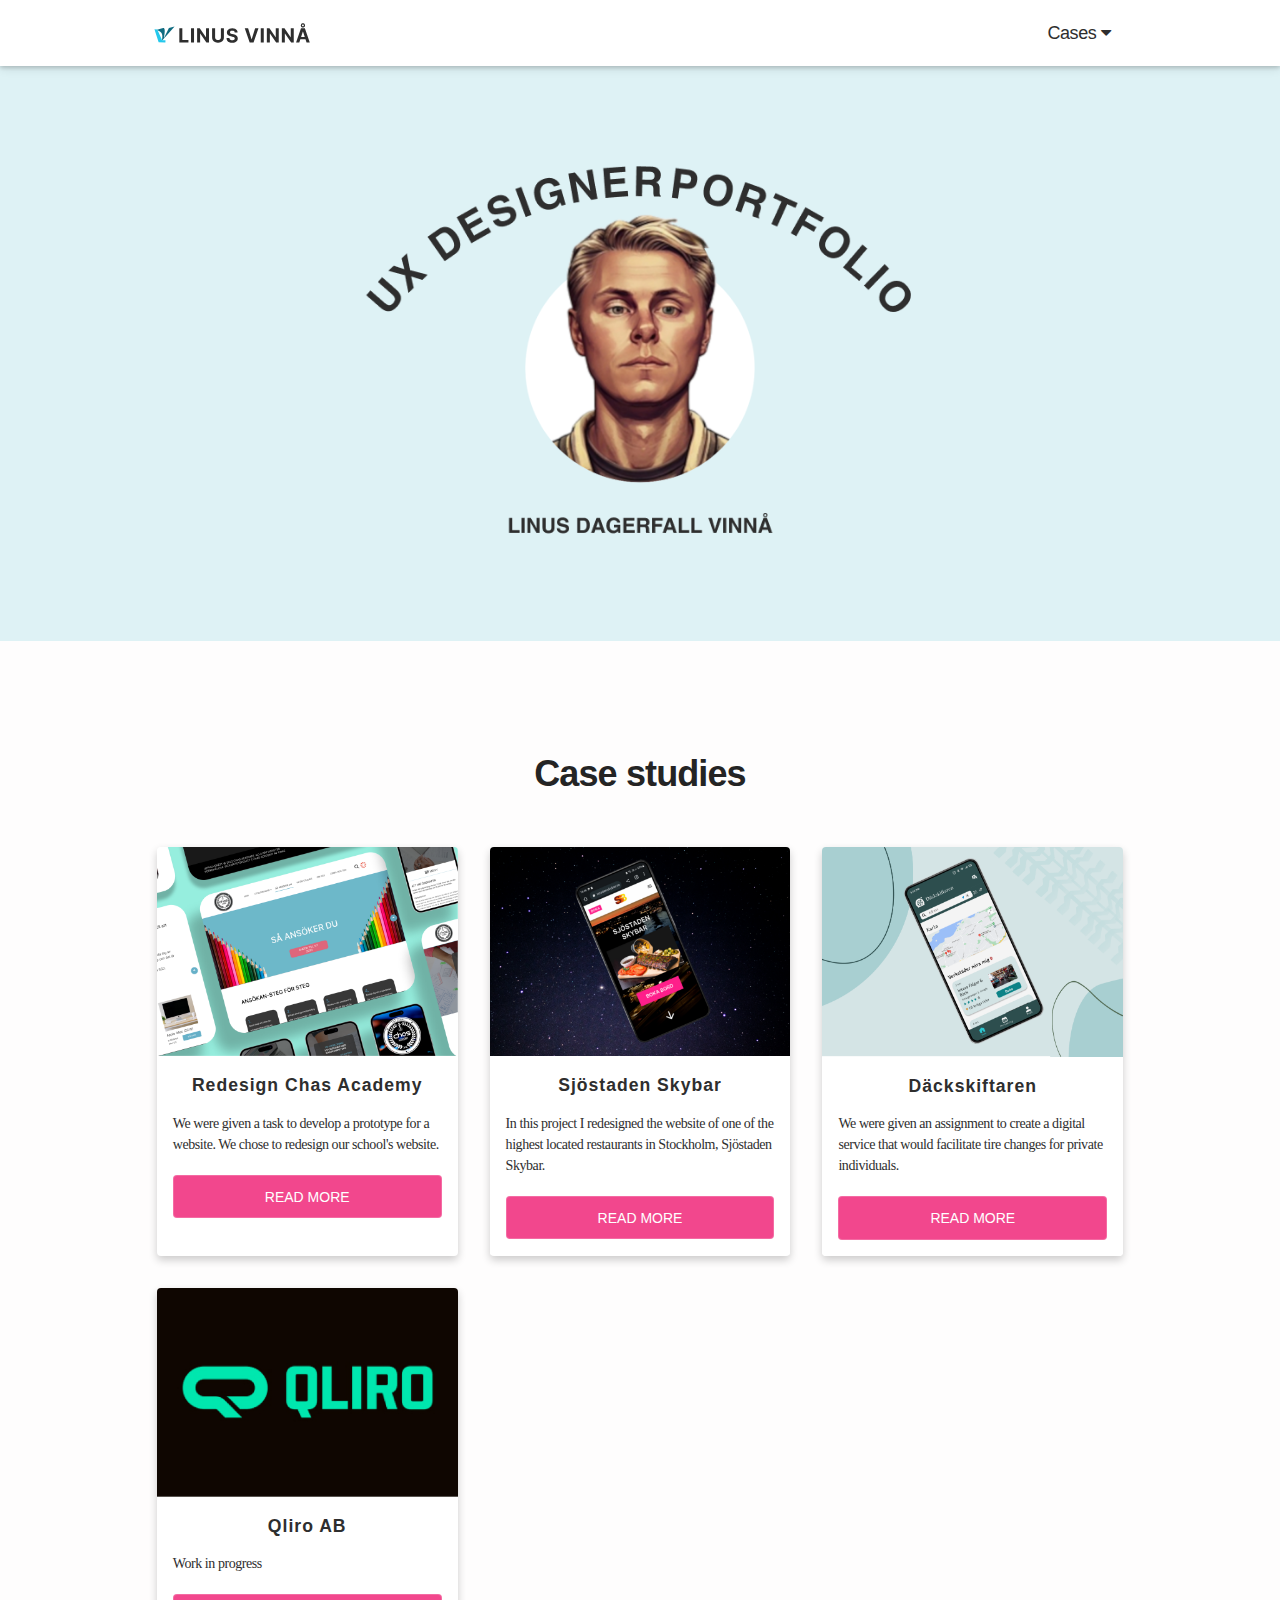
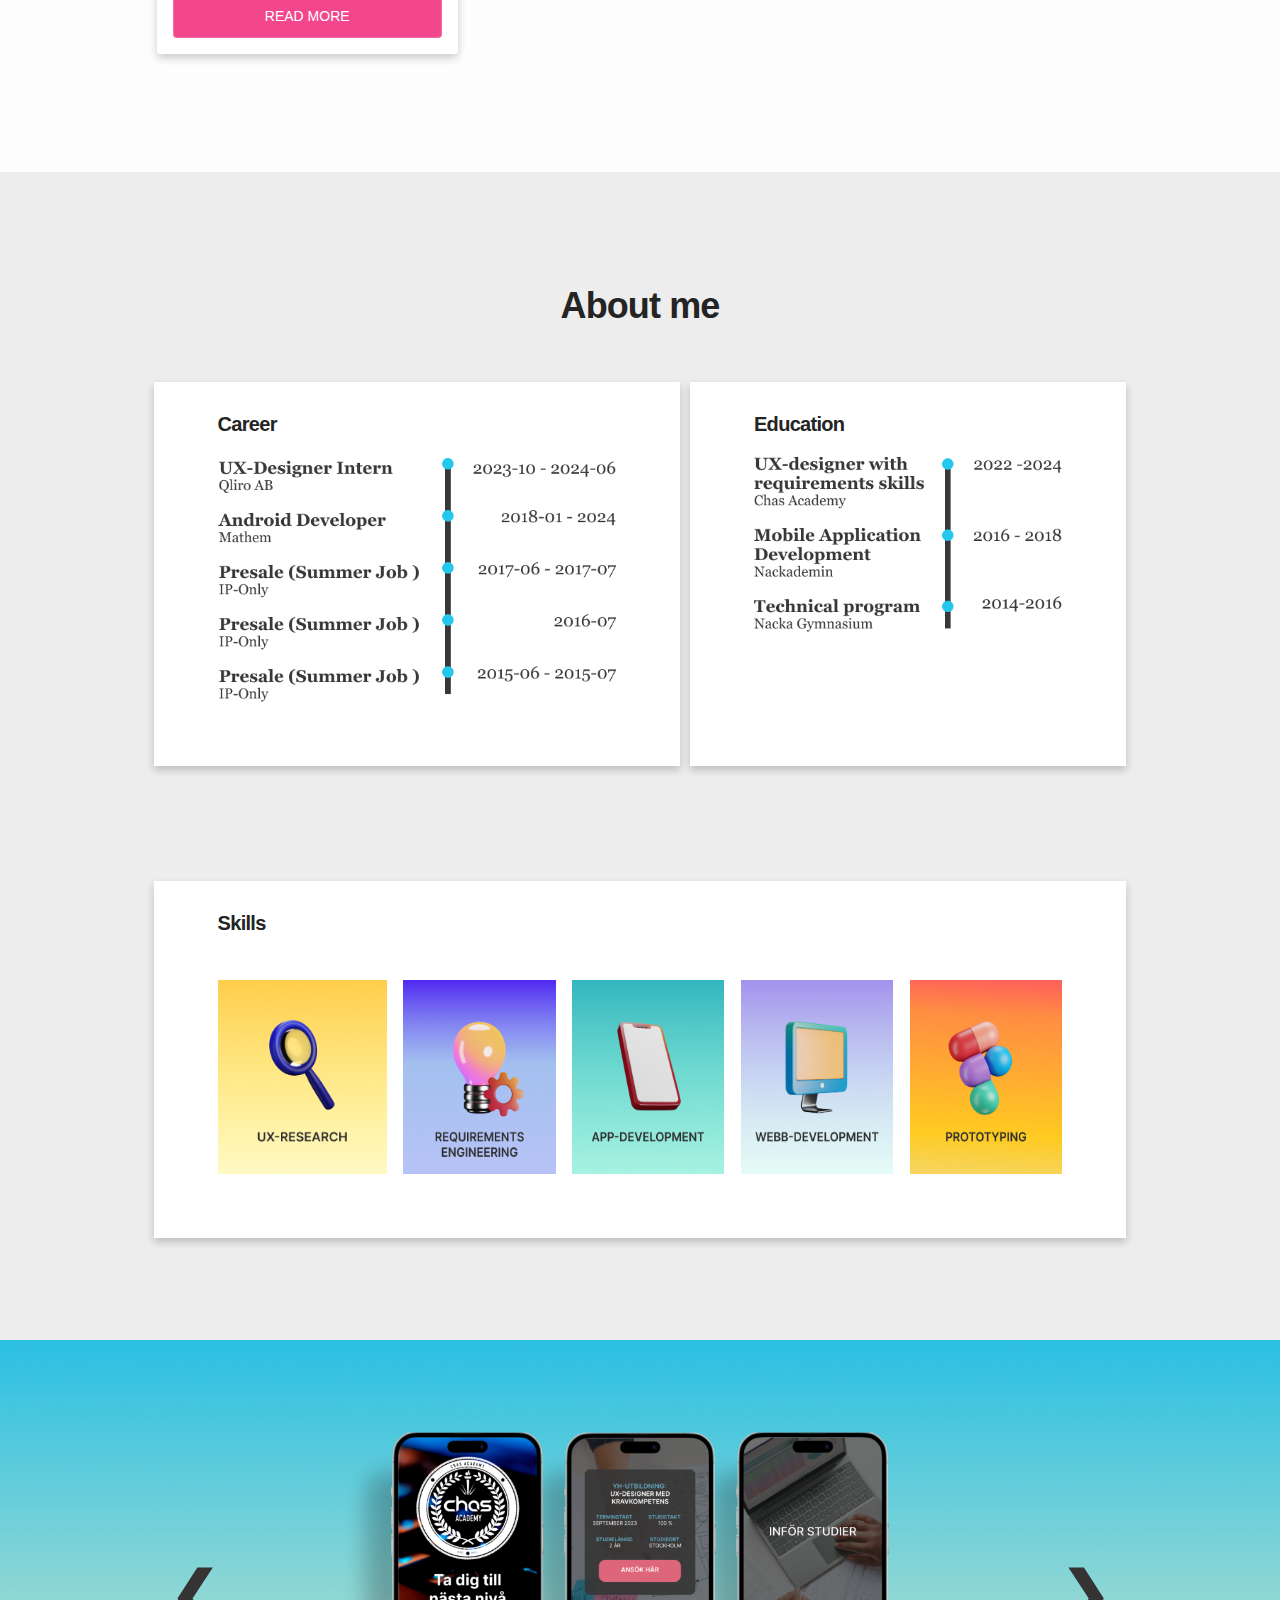
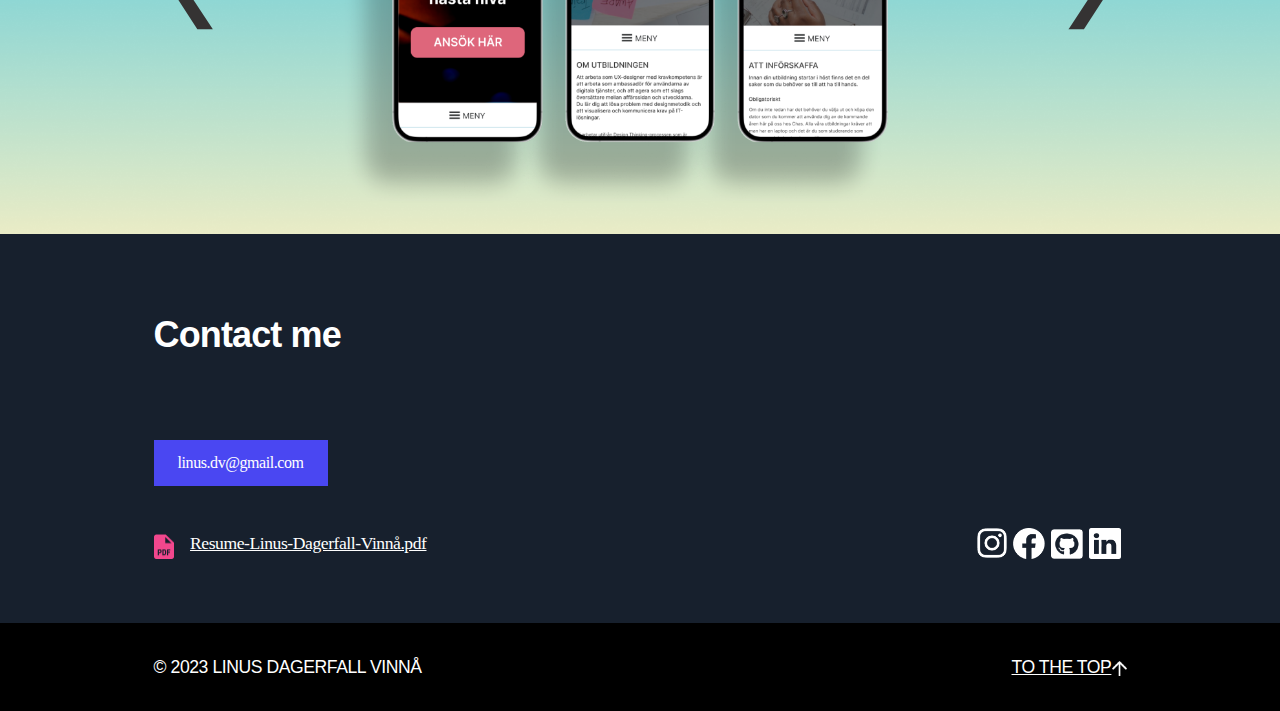
==== index.html @ 00919abe "Update index.html" ====
<!doctype html>
<html lang="zxx">

<head>
    <meta name="viewport" content="width=device-width, initial-scale=1">
    <title>Start</title>
    <link rel="icon" href="images/test12345.svg">
    <link rel="stylesheet" type="text/css" href="reset.css" />
    <link rel="stylesheet" type="text/css" href="styles2.css" />
    <link href='https://fonts.googleapis.com/css?family=Inter' rel='stylesheet'>
    <link rel="stylesheet" href="https://cdnjs.cloudflare.com/ajax/libs/font-awesome/4.7.0/css/font-awesome.min.css">
    <script src="https://ajax.googleapis.com/ajax/libs/jquery/1.12.4/jquery.min.js"></script>
    <script src="http://maxcdn.bootstrapcdn.com/bootstrap/3.3.7/js/bootstrap.min.js"></script>
    <script src="script.js"></script>
    <meta http-equiv="Content-Security-Policy" content="upgrade-insecure-requests">
    <meta charset="utf-8">
</head>

<body>
    <span id="1"></span>
    <!-- Början av header -->
    <header>
        <div id="widescreen_logo">
            <a href="#1"><img src="images/loggan2.svg"
                    alt="Linus Vinnå logotyp" /></a><!--Alt beskriver innehåll som inte är text (1.1.1) -->
        </div>

        <div id="smallscreen_header"><!--Header för lite skärm-->
            <div id="smallscreen_logo">
                <a href="#1"><img src="images/loggan.png" alt="Linus Vinnå logotyp" /></a><!--Logga-->
            </div>
            <a href="javascript:void(0);" class="icon" onclick="myFunction()">
                <i class="fa fa-bars"></i>
            </a>

        </div>

        <div class="topnav">
            <div id="myLinks">
                <a href="#1">Home</a>
                <a href="work.html">Cases</a>
            </div>
        </div>


        <nav>
            <ul id="largemenu"><!--Meny för stor skärm-->
                <!--Visar var i flödet användaren befinner sig.-->

                <div class="dropdown">
                    <li><a href="work.html" class="close">Cases <i class="fa fa-caret-down"></i></a></li>
                    <div class="dropdown-content">
                        <a href="work.html#2">Chas Academy</a>
                        <a href="work.html#8">Sjöstaden Skybar</a>
                        <a href="work.html#9">Däckskiftaren</a>
                        <a href="work.html#10">Qliro AB</a>

                    </div>
                </div>
                <!--Färgskillnader mellan textelementen kompletteras med understrykning (1.4.1)-->
            </ul>

            <ul id="smallmenu"><!--Meny för liten skärm-->
                <li><a href="#1" class="close">Home</a></li>
                <!--Visar var i flödet användaren befinner sig.-->
                <li><a href="work.html" class="close">Cases</a></li>
                <!--Färgskillnader mellan textelementen kompletteras med fetstil (1.4.1)-->
            </ul>
        </nav>
    </header><!-- Slut av header -->

    <div class="banner"> <!-- Början av banner -->
        <img id="header_image" src="images/Component 51.png" alt="Bild på mig" /> <!--Profilbild-->

    </div> <!-- Slutet av banner -->
    <div class="main" style="padding-top:6%; padding-bottom:8%;">
        <h2>Case studies</h2>
        <ul class="cards">
            <li class="cards_item">
                <div class="card33">
                    <div class="card_image"><img src="images/chasacademy.png"></div>
                    <div class="card_content">
                        <h2 class="card_title">Redesign Chas Academy</h2>
                        <p class="card_text">We were given a task to develop a prototype for a website. We chose to
                            redesign
                            our school's
                            website.</p>
                            <a href="work.html#1" style="padding:0; width: 100%;"><button class="btn card_btn">Read More</button></a>
                    </div>
                </div>
            </li>
            <li class="cards_item">
                <div class="card33">
                    <div class="card_image"><img src="images/sjostaden_banner2.png"></div>
                    <div class="card_content">
                        <h2 class="card_title">Sjöstaden Skybar</h2>
                        <p class="card_text">In this project I redesigned the website of one of the highest located
                            restaurants in Stockholm,
                            Sjöstaden Skybar.</p>
                            <a href="work.html#8" style="padding:0; width: 100%;"><button class="btn card_btn">Read More</button></a>
                    </div>
                </div>
            </li>
            <li class="cards_item">
                <div class="card33">
                    <div class="card_image"><img src="images/dack_thumb.png"></div>
                    <div class="card_content">
                        <h2 class="card_title">Däckskiftaren</h2>
                        <p class="card_text">We were given an assignment to create a digital service that would
                            facilitate tire changes for
                            private individuals.</p>
                            <a href="work.html#9" style="padding:0; width: 100%;"><button class="btn card_btn">Read More</button></a>
                    </div>
                </div>
            </li>
            <li class="cards_item">
                <div class="card33">
                    <div class="card_image"><img src="images/qliro.jpg"></div>
                    <div class="card_content">
                        <h2 class="card_title">Qliro AB</h2>
                        <p class="card_text">Work in progress</p>
                        <a href="work.html#10" style="padding:0; width: 100%;"><button class="btn card_btn">Read More</button></a>
                    </div>
                </div>
            </li>


        </ul>
    </div>


    <div class="main2" style="background-color: #EDEDED; padding-top:6%; padding-bottom:0%;">
        <h2>About me</h2>

        <div class="card_container123" style="padding-top:2%;">
            <div class="card" style="background-color: #ffffff; ; padding-top: 0px;">
                <h4 class="case_study_section_h3">Career</h4>
                <img src="images/career2.jpg" alt="Avatar" style="width:100%; padding-top: 5%;">
            </div>
            <div class="card" style="background-color: #ffffff; padding-top: 0px; margin-right: 0%;">
                <h4 class="case_study_section_h3">Education</h4>
                <img src="images/education2.jpg" alt="Avatar" style="width:100%; padding-top: 5%;">
            </div>
        </div>

    </div>


    <div class="main2" style="background-color: #EDEDED; padding-top:6%; padding-bottom:8%;">
        <div class="card_container123" style="margin-top:4%;">

            <div class="card" style="background-color: #ffffff; padding-top:0px; margin-right: 0%;">
                <h4 class="case_study_section_h3">Skills</h4>
                <div class="horizontal_image_div46" style="padding-left: 0%; ; padding-right: 0%; padding-top: 5%;">

                    <img class="sectionimage3" alt="Ikon för Research." src="images/research.png"
                        style="padding-left:0%;" />
                    <img class="sectionimage3" alt="Ikon för Requierments." src="images/requirements.png" />
                    <img class="sectionimage3" alt="Ikon för App development." src="images/app.png" />
                    <img class="sectionimage3" alt="Ikon för Webb development." src="images/webb.png" />
                    <img class="sectionimage3" alt="Ikon för Prototyping." src="images/prototyping.png" />
                </div>
                <div class="horizontal_image_div5"> <!-- Ikoner för färdigheter  -->
                    <img class="sectionimage5" style="padding-top: 0%;" alt="Ikon för Research."
                        src="images/research2.png" />
                    <img class="sectionimage5" alt="Ikon för Requierments." src="images/requirements2.png" />
                    <img class="sectionimage5" alt="Ikon för App development." src="images/app2.png" />
                    <img class="sectionimage5" alt="Ikon för Webb development." src="images/webb2.png" />
                    <img class="sectionimage5" alt="Ikon för Prototyping." src="images/prototyping2.png" />
                </div>
            </div>
        </div>
    </div>

    <div class="slideshow-container">
        
        <div class="mySlides1">
            <img src="images/slide_show2.png" style="width:100%">
        </div>

        <div class="mySlides1">
            <img src="images/slide_show3.png" style="width:100%">
        </div>

        <div class="mySlides1">
            <img src="images/slide_show4.png" style="width:100%">
        </div>

        <div class="mySlides1">
            <img src="images/slide_show5.png" style="width:100%">
        </div>

        <div class="mySlides1">
            <img src="images/chas_slider.jpg" style="width:100%">
        </div>

        <div class="mySlides1">
            <img src="images/qliro_slider2.jpg" style="width:100%">
        </div>

        <div class="mySlides1">
            <img src="images/dackskiftaren_slider.jpg" style="width:100%">
        </div>

        <a class="prev" onclick="plusSlides(-1, 0)">&#10094;</a>
        <a class="next" onclick="plusSlides(1, 0)">&#10095;</a>
    </div>

    <script>
        let slideIndex = [1, 1];
        let slideId = ["mySlides1", "mySlides2"]
        showSlides(1, 0);
        showSlides(1, 1);

        function plusSlides(n, no) {
            showSlides(slideIndex[no] += n, no);
        }

        function showSlides(n, no) {
            let i;
            let x = document.getElementsByClassName(slideId[no]);
            if (n > x.length) { slideIndex[no] = 1 }
            if (n < 1) { slideIndex[no] = x.length }
            for (i = 0; i < x.length; i++) {
                x[i].style.display = "none";
            }
            x[slideIndex[no] - 1].style.display = "block";
        }
    </script>

    <!-- Början av footer -->
    <footer>
        <div id="footer_row">
            <div id="footer_left"> <!--Vänstra delen av footern-->
                <h3 id="footer_title">Contact me</h3> <!--Rubrik för footern-->
                <a href="mailto:linus.dv@gmail.com" id="email_link">linus.dv@gmail.com</a><br><br>
                <!--Email länk-->
                <div id="resume">
                    <a href="Resume2.pdf" target="_blank"><img id="pdfimage" alt="PDF logga"
                            src="images/pdf_vector.png" /></a>
                    <!--PDF ikon-->
                    <p id="resume_text">
                        <a href="Resume2.pdf" target="_blank">Resume-Linus-Dagerfall-Vinnå.pdf</a>
                        <!--Länk till CV-->
                    </p>
                </div>
            </div>
            <div id="footer_right"> <!--Högra delen av footern-->
                <a href="https://www.instagram.com/linusdagerfallvinna/?hl=sv" target="_blank"><img
                        class="social_media_image" alt="Instagram logga" src="images/instagram.png" /></a>
                <a href="https://www.facebook.com/linus.dagerfallvinna.5/" target="_blank"><img
                        class="social_media_image" alt="Facebook logga" src="images/facebookimage.png" /></a>
                <a href="https://github.com/linusdagerfallvinna/" target="_blank"><img class="social_media_image"
                        alt="Github logga" src="images/githubimage.png" /></a>
                <a href="https://www.linkedin.com/in/linus-dagerfall-vinn%C3%A5-7449a313b/" target="_blank"><img
                        class="social_media_image" alt="Linkedin logga" src="images/linkedinimage.png" /></a>
                <!--Ikon för sociala medier-->
            </div>
        </div>
    </footer>
    <!-- Slutet av footer -->
    </div>

    <div class="case_study_section_title321">
        <div id="footer_left"> <!--Vänstra delen av footern-->
            <div id="resume">

                <!--PDF ikon-->
                <p>© 2023 LINUS DAGERFALL VINNÅ</p>
            </div>
        </div>
        <div id="footer_right2"> <!--Högra delen av footern-->
            <div id="resume">
                <a href="#1" target="_blank">TO THE TOP</a>
                <a href="#1" target="_blank"><img id="arrowimage" alt="PDF logga" src="images/arrow.png" /></a>
            </div>
        </div>
    </div>

    <script src="gallery_script.js"></script>
    <script src="weather.js"></script>
    <script src="script2.js"></script>

</body>

</html>
---- styles2.css ----
/* Font */

 /* Design */
 *,
 *::before,
 *::after {
     box-sizing: border-box;
 }

 html {
     background-color: #ecf9ff;
 }

 body {
     font-family: 'Georgia';
     line-height: 150%;
     margin: 0;
     color: #2E2E2E;
     letter-spacing: -0.44px;
     font-size: 1.1rem;
     background-color: #fefdfd;
 }

 a {
     color: inherit;
 }


 .mySlides1,
 .mySlides2 {
     display: none
 }

 img {
     vertical-align: middle;
 }

 /* Slideshow container 123 */
 .slideshow-container {
     position: relative;
     margin: auto;
 }

 /* Next & previous buttons */
 .next {
     cursor: pointer;
     position: absolute;
     top: 50%;
     width: auto;
     padding: 16px;
     margin-top: -22px;
     margin-right: 12%;
     color: #353333;
     font-weight: bold;
     font-size: 60px;
     transition: 0.6s ease;
     user-select: none;
 }

 .prev {
     cursor: pointer;
     position: absolute;
     top: 50%;
     width: auto;
     padding: 16px;
     margin-top: -22px;
     margin-left: 12%;
     color: #353333;
     font-weight: bold;
     font-size: 60px;
     transition: 0.6s ease;
     user-select: none;
 }

 /* Position the "next button" to the right */
 .next {
     right: 0;
 }

 /* On hover, add a grey background color */
 .prev:hover,
 .next:hover {
     transform: scale(1.1);
     transition: transform .2s;
     color: black;
 }

 h3 {
     text-align: left;
     color: #242424;
     font-family: Helvetica;
     font-size: 36px;
     font-style: normal;
     font-weight: 700;
     line-height: 150%;
     /* 60px */
     letter-spacing: -0.88px;
 }

 .case_study_section_h3 {
     color: #242424;
     font-family: Helvetica;
     font-size: 20px;
     font-style: normal;
     font-weight: 700;
     line-height: 150%;
     /* 48px */
     letter-spacing: -0.704px;
     text-align: left;
     float: left;
     padding-top: 0%;
     padding-left: 0%;
 }


 .main {
     margin: 0 auto;
     padding-left: 11%;
     padding-right: 11%;
     background-color: #fefdfd;
 }

 .main2 {
     margin: 0 auto;
     padding-left: 12%;
     padding-right: 12%;
     background-color: #fefdfd;
 }

 header {
     background-color: #f1f1f1;
     width: 100%;
     text-align: center;
     position: fixed;
     z-index: 100;
 }

 .card_container123 {
     display: flex;
     flex-direction: row;
     justify-content: flex-start;
     flex: 50%;
 }

 .banner {
     display: flex;
     flex-wrap: wrap;
     justify-content: center;
     padding-left: 28%;
     padding-right: 28%;
     padding-top: 10%;
     padding-bottom: 8%;
     background: #DEF2F5;
 }

 #arrowimage {
     width: 15px;
     margin-left: 6%;
 }

 .card {
     /* Add shadows to create the "card" effect */
     display: inline-flex;
     padding: 64px;
     flex-direction: column;
     align-items: flex-start;
     margin-right: 1%;
     box-shadow: 0 4px 8px 0 rgba(0, 0, 0, 0.2);
     transition: 0.3s;
 }

 .sectionimage3 {
     width: 20%;
     padding-left: 2%;
     transition: transform .2s;
 }

 .sectionimage3:hover {
     transform: scale(1.1);
 }

 h1 {
     font-size: 24px;
     font-weight: 400;
     text-align: center;
     font-family: Helvetica;
     padding-bottom: 4%;
 }

 h2 {
     text-align: center;
     color: #242424;
     font-family: Helvetica;
     font-size: 36px;
     font-style: normal;
     font-weight: 700;
     line-height: 150%;
     /* 60px */
     letter-spacing: -0.88px;
 }

 #widescreen_logo {
     top: 1.2rem;
     padding-left: 12%;
     position: absolute;
     transition: filter 0.3s ease-in-out;
     opacity: 1.0;
     filter: alpha(opacity=100);
     transition: transform .2s;
 }

 #widescreen_logo:hover {
     opacity: 0.9;
     filter: alpha(opacity=100);
     transform: scale(1.1);
 }

 #widescreen_logo img {
     max-width: 10rem;
     max-height: 10rem;
 }

 #email_link {
     background-color: #4A47F2;
     border: none;
     color: white;
     padding: 10px 24px;
     text-align: center;
     text-decoration: none;
     display: inline-block;
     font-size: 16px;
     cursor: pointer;
     margin-top: 5%;
     transition: transform .2s;
 }

 #email_link:hover {
     transform: scale(1.1);
 }

 #resume {
     display: flex;
     justify-content: flex-start;
     align-items: flex-end;
 }

 #resume_text {
     text-align: left;
     color: #ffffff;
     margin-bottom: 3px;
     margin-left: 2%;
 }

 #pdfimage {
     width: 20px;
 }

 img {
     height: auto;
     max-width: 100%;
     vertical-align: middle;
 }

 footer {
     padding-top: 3%;
     padding-left: 12%;
     padding-right: 12%;
     padding-bottom: 5%;
     text-align: left;
     background: #17202D;
     color: white;
 }

 .social_media_image {
     width: 32px;
     margin-right: 12px;
     transition: transform .2s;
 }

 .social_media_image:hover {
     transform: scale(1.1);
 }

 #footer_row {
     display: flex;
     flex-wrap: wrap;
 }

 #footer_title {
     color: white;
 }

 #footer_left {
     flex: 70%;
 }

 #footer_right {
     display: flex;
     justify-content: flex-end;
     align-items: flex-end;
     flex: 1%;

 }

 #footer_right2 {
     display: flex;
     justify-content: flex-end;
     align-items: center;
     flex: 30%;
 }

 .case_study_section_title321 {
     display: flex;
     flex-direction: row;
     padding-left: 12%;
     padding-right: 12%;
     padding-bottom: 1%;
     padding-top: 1%;
     justify-content: center;
     flex: 40%;
     font-family: Helvetica;
     background-color: #000000;
     color: #fff;
 }

 h4 {
     font-size: 28px;
     text-align: left;
     float: left;
     margin-bottom: 0%;
     font-weight: 400;
     padding-top: 0%;
     padding-left: 0%;
 }

 #smallscreen_logo {
     top: 0rem;
     padding-left: 0%;
     position: absolute;
     display: none;
     transition: filter 0.3s ease-in-out;
     opacity: 1.0;
     filter: alpha(opacity=100);
     padding-top: 2%;
     padding-bottom: 2%;
 }

 #smallscreen_logo:hover {
     opacity: 0.9;
     filter: alpha(opacity=100);
 }

 #smallscreen_logo img {
     max-width: 9rem;
     max-height: 9rem;
 }

 #smallscreen_header {
     width: 100%;
     background-color: white;
     text-align: right;
     box-sizing: border-box;
     cursor: pointer;
     color: #2E2E2E;
     display: none;
     font-size: 2.4em;
     padding-left: 5%;
     padding-right: 5%;
     padding-top: 2%;
     padding-bottom: 2%;
     box-shadow: 0 2px 4px 0 rgba(0, 0, 0, 0.16), 0 2px 10px 0 rgba(0, 0, 0, 0.12);
     z-index: 100;
 }


 .dropdown {
     float: left;
     overflow: hidden;
 }

 .dropdown .dropbt {
     font-size: large;
     border: none;
     outline: none;
     color: #2E2E2E;
     padding: 20px 16px;
     background-color: inherit;
     font-family: inherit;
     margin: 0;
 }

 .dropdown-content {
     display: none;
     position: absolute;
     background-color: #ffffff;
     min-width: 160px;
     box-shadow: 0px 8px 16px 0px rgba(0, 0, 0, 0.2);
     z-index: 1;
 }

 .dropdown-content a {
     float: none;
     color: #2E2E2E;
     padding: 12px 16px;
     text-decoration: none;
     display: block;
     text-align: left;
 }

 .dropdown-content a:hover {
     background-color: #f5f2f2;
 }

 .dropdown:hover .dropdown-content {
     display: block;
 }

 .dropdown:hover {
     background-color: #f5f2f2;
 }

 #hamburger_menu_button {
     width: 40%;
 }


 #smallmenu {
     display: none;
 }

 #largemenu {
     display: flex;
     list-style-type: none;
     margin: 0;
     overflow: hidden;
     font-family: Helvetica;
     justify-content: flex-end;
     box-shadow: 0 2px 4px 0 rgba(0, 0, 0, 0.16), 0 2px 10px 0 rgba(0, 0, 0, 0.12);
     -webkit-transition: max-height 0.4s;
     -moz-transition: max-height 0.4s;
     transition: max-height 0.4s;
     padding-right: 12%;
     background-color: white;
 }

 .horizontal_image_div46 {
     padding-left: 12%;
     padding-right: 12%;
     padding-bottom: 0%;
     padding-top: 0%;
     display: flex;
     flex-wrap: nowrap;
     flex-direction: row;
     justify-content: center;
 }

 .horizontal_image_div5 {
     display: flex;
     flex-wrap: nowrap;
     flex-direction: column;
     align-items: center;
     display: none;
 }

 .btn {
     background-color: #F2478D;
     color: #ffffff;
     padding: 0.8rem;
     font-size: 14px;
     text-transform: uppercase;
     border-radius: 4px;
     font-weight: 400;
     display: block;
     width: 100%;
     cursor: pointer;
     border: 1px solid rgba(255, 255, 255, 0.2);
 }

 .btn:hover {
     background-color: #fd60a1;
 }

 .cards {
     display: flex;
     flex-wrap: wrap;
     list-style: none;
     margin: 0;
     padding: 0;
 }

 li a {
     display: inline-block;
     color: #2E2E2E;
     text-align: center;
     padding: 20px 16px;
     text-decoration: none;
     font-size: large;

 }

 li a:hover {
     transition: transform .7s;
     background-color: #f5f2f2;
     color: #2E2E2E;
 }

 li a#active {
     color: #0F6B80;
     font-weight: 700;
 }

 li a#active:hover {
     color: #0F6B80;
     background-color: #f5f2f2;
     font-weight: 700;
 }

 li a#active2 {
     color: #2E2E2E;
     font-weight: 700;
 }

 .sectionimage5 {
     width: 100%;
     padding-top: 2%;
     padding-bottom: 2%;
     transition: transform .2s;
 }

 .sectionimage5:hover {
     transform: scale(1.1);
 }

 .cards_item {
     display: flex;
     padding: 1rem;
 }

 @media (min-width: 40rem) {
     .cards_item {
         width: 50%;
     }
 }

 @media (min-width: 56rem) {
     .cards_item {
         width: 33.3333%;
     }
 }

 .card33 {
     background-color: white;
     border-radius: 0.25rem;

     box-shadow: 0 4px 8px 0 rgba(0, 0, 0, 0.2);
     transition: 0.3s;
     display: flex;
     flex-direction: column;
     overflow: hidden;
 }

 .card_content {
     padding: 1rem;
     /*background: linear-gradient(to bottom left, #DEF2F5 40%, #739297 100%);*/
     background-color: #ffffff;
 }

 .card_title {
     color: #2E2E2E;
     font-size: 1.1rem;
     font-weight: 700;
     letter-spacing: 1px;
     text-transform: capitalize;
     margin: 0px;
 }

 .card_text {
     color: #2E2E2E;
     font-size: 0.875rem;
     line-height: 1.5;
     margin-bottom: 1.25rem;
     font-weight: 400;
 }

 .made_by {
     font-weight: 400;
     font-size: 13px;
     margin-top: 35px;
     text-align: center;
 }

 #myLinks{
    display:none;
 }

 .topnav {
    overflow: hidden;
    background-color: #ffffff;
    position: relative;
}

.topnav #myLinks {
    display: none;
}

.topnav a {
    color: rgb(0, 0, 0);
    padding: 14px 16px;
    text-decoration: none;
    font-size: 17px;
    display: none;
}

.topnav a.icon {
    background: rgb(255, 255, 255);
    display: none;
    position: absolute;
    right: 0;
    top: 0;
}

.topnav a:hover {
    background-color: #ddd;
    color: black;
}


 .active {
     background-color: #ffffff;
     color: white;
 }


 @media screen and (max-width:968px) {

     .card_container123 {
         display: flex;
         flex-direction: column;
         justify-content: flex-start;
         flex: 50%;
     }


     h2 {
         font-size: 30px;
     }

     .card_text {
         color: #2E2E2E;
         font-size: 1.1rem;
     }

     footer {
         padding-top: 10%;
         padding-bottom: 10%;
         padding-left: 5%;
         padding-right: 5%;
         font-family: Helvetica;
     }

     h3 {
         text-align: left;
         color: #242424;
         font-family: Helvetica;
         font-size: 24px;
         font-style: normal;
         font-weight: 700;
         line-height: 150%;
         /* 60px */
         letter-spacing: -0.88px;
     }

     .topnav {
        overflow: hidden;
        background-color: #ffffff;
        position: relative;
    }
   
    .topnav #myLinks {
        display: none;
    }
   
    .topnav a {
        color: rgb(0, 0, 0);
        padding: 14px 16px;
        text-decoration: none;
        font-size: 17px;
        display: block;
    }
   
    .topnav a.icon {
        background: rgb(255, 255, 255);
        display: none;
        position: absolute;
        right: 0;
        top: 0;
    }
   
    .topnav a:hover {
        background-color: #ddd;
        color: black;
    }

     .main {
         padding-left: 2%;
         padding-right: 2%;
     }

     .main2 {
         padding-left: 5%;
         padding-right: 5%;
     }

     #widescreen_logo {
         padding-left: 4%;
         position: absolute;
         transition: filter 0.3s ease-in-out;
         opacity: 1.0;
         filter: alpha(opacity=100);
         transition: transform .2s;
     }

     #footer_row,
     #case_study_section_title321,
     .navbar {
         flex-direction: column;
     }

     .case_study_section_title321 {
         display: none;
     }

     #footer_right {
         display: flex;
         justify-content: flex-start;
         align-items: flex-end;
         margin-top: 10%;
     }

     .banner {
         flex-direction: column;
         padding-top: 12%;
         padding-left: 15%;
         padding-right: 15%;
     }

     #smallscreen_header {
         display: block;
     }

     #largemenu {
         display: none;
     }

     .card {
         padding: 46px;
         flex-direction: column;
         align-items: flex-start;
         margin-right: 0%;
         margin-top: 10%;
         box-shadow: 0 4px 8px 0 rgba(0, 0, 0, 0.2);
         transition: 0.3s;
     }

     .horizontal_image_div46 {
         display: none;
     }

     .sectionimage3 {
         width: 100%;
     }

     #smallmenu {
         display: none;
         width: 100%;
         list-style-type: none;
         margin: 0;
         overflow: hidden;
         font-family: Helvetica;
         justify-content: flex-end;
         box-shadow: 0 2px 4px 0 rgba(0, 0, 0, 0.16), 0 2px 10px 0 rgba(0, 0, 0, 0.12);
         -webkit-transition: max-height 0.4s;
         -moz-transition: max-height 0.4s;
         transition: max-height 0.4s;
         padding-right: 12%;
     }


     .horizontal_image_div5 {
         display: flex;
         margin-top: 5%;
     }

     #header_image {
         padding-top: 6%;
         padding-bottom: 10%;
     }

     .slideshow-container {
         display: none;
     }
 }

 @media screen and (max-width:708px) {
     .banner {
         flex-direction: column;
         padding-top: 12%;
         padding-left: 5%;
         padding-right: 5%;
     }
 }
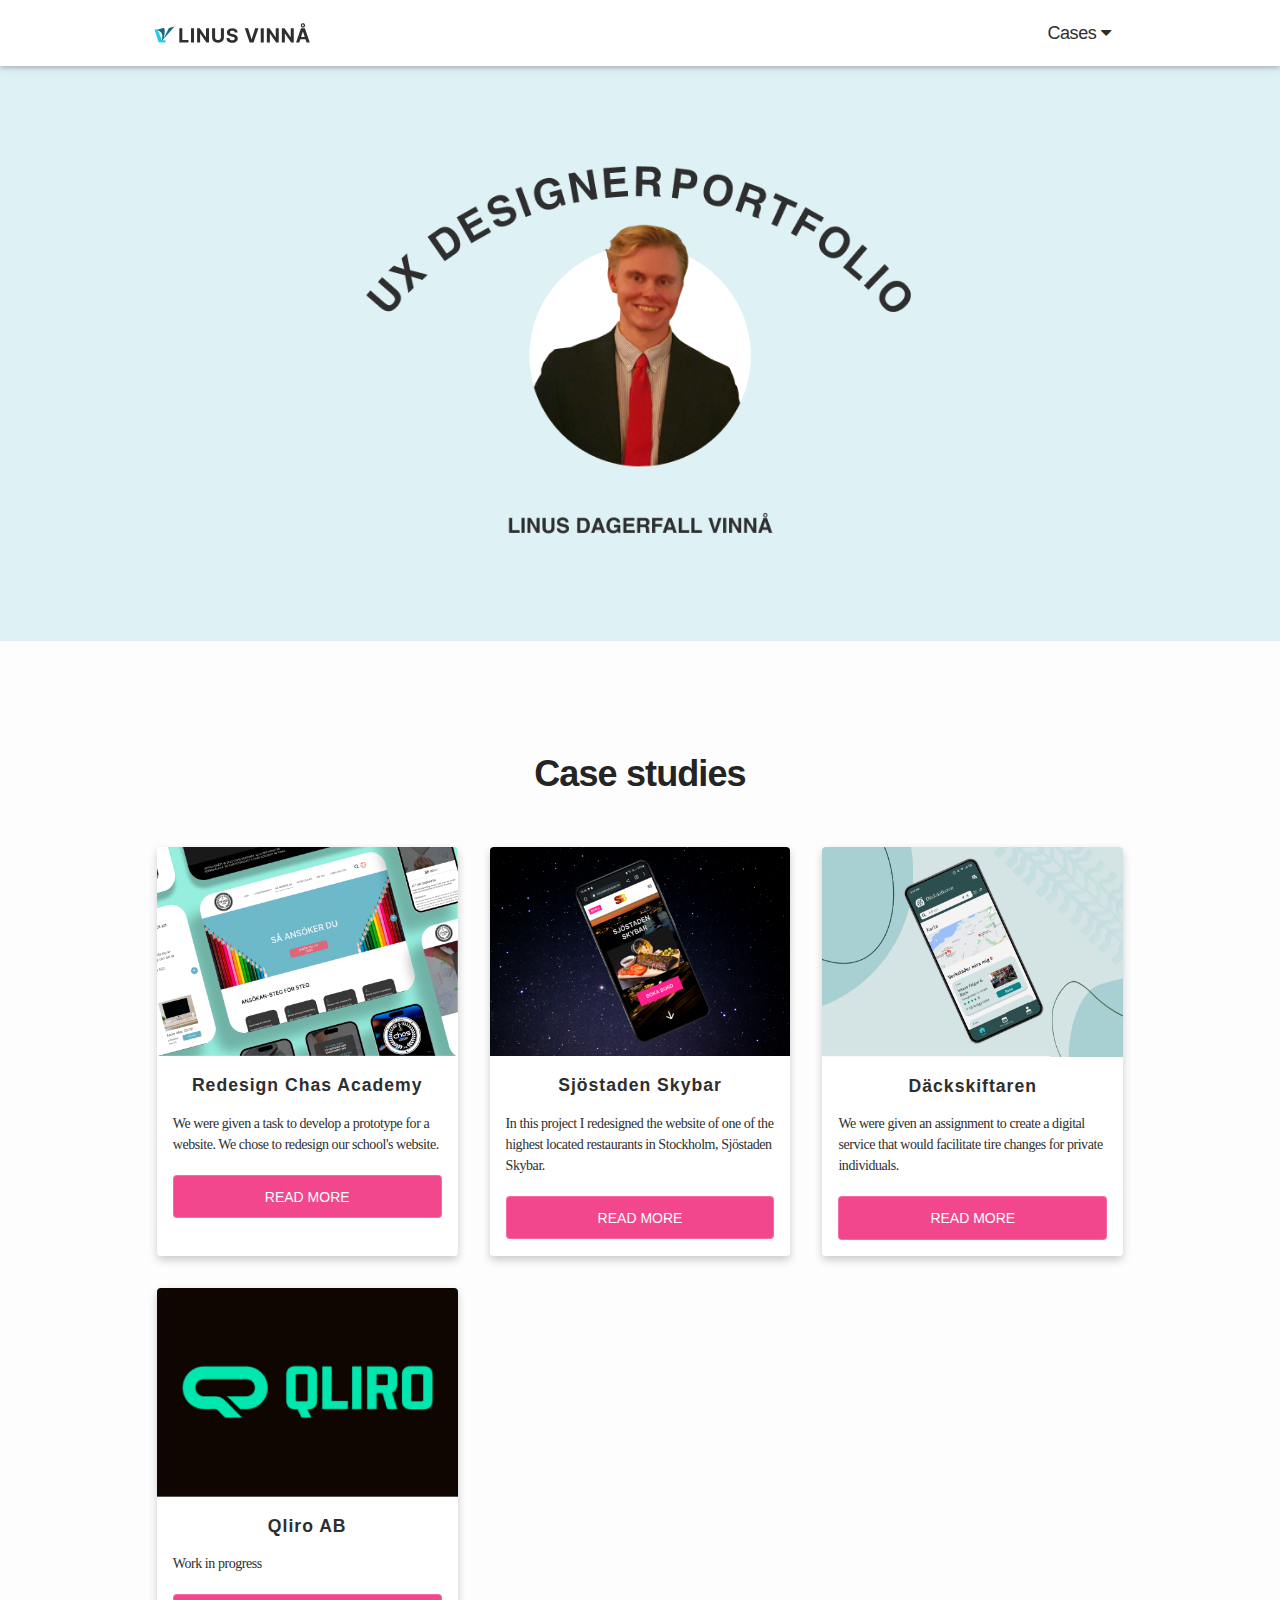
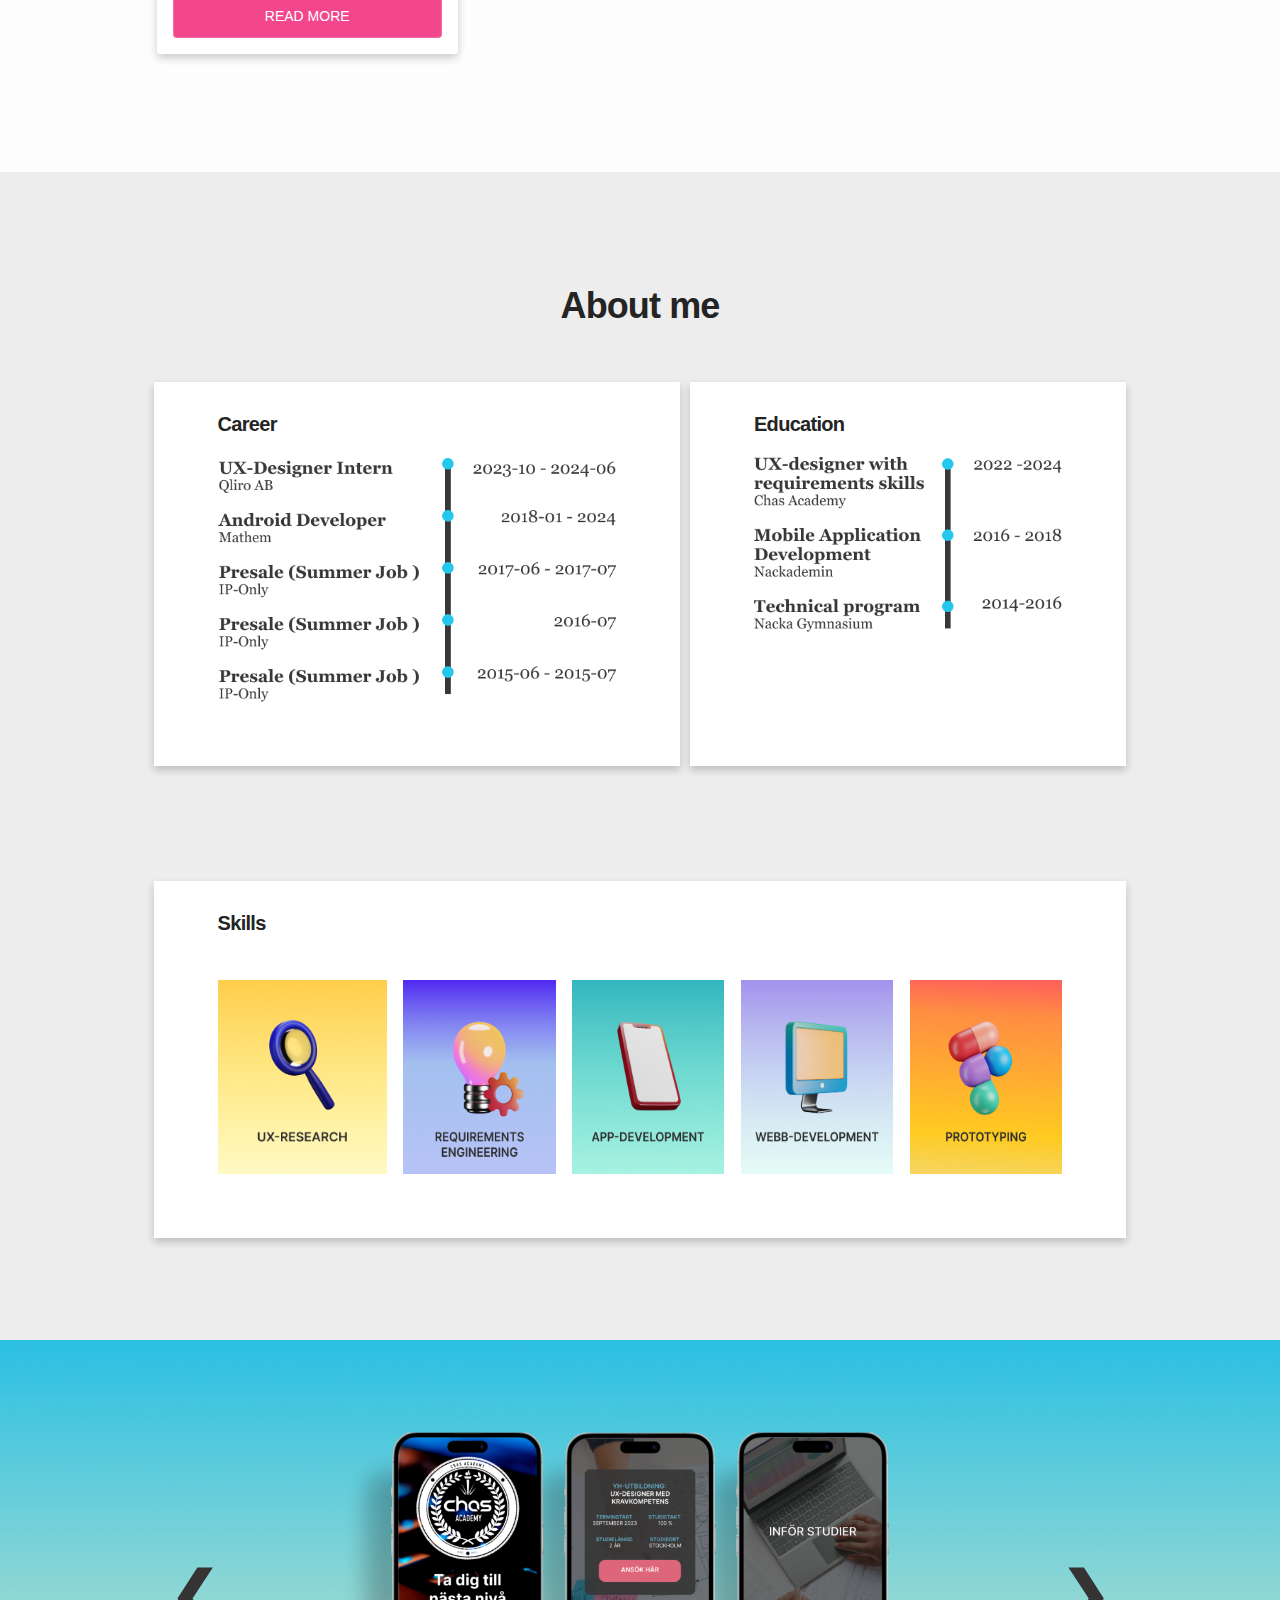
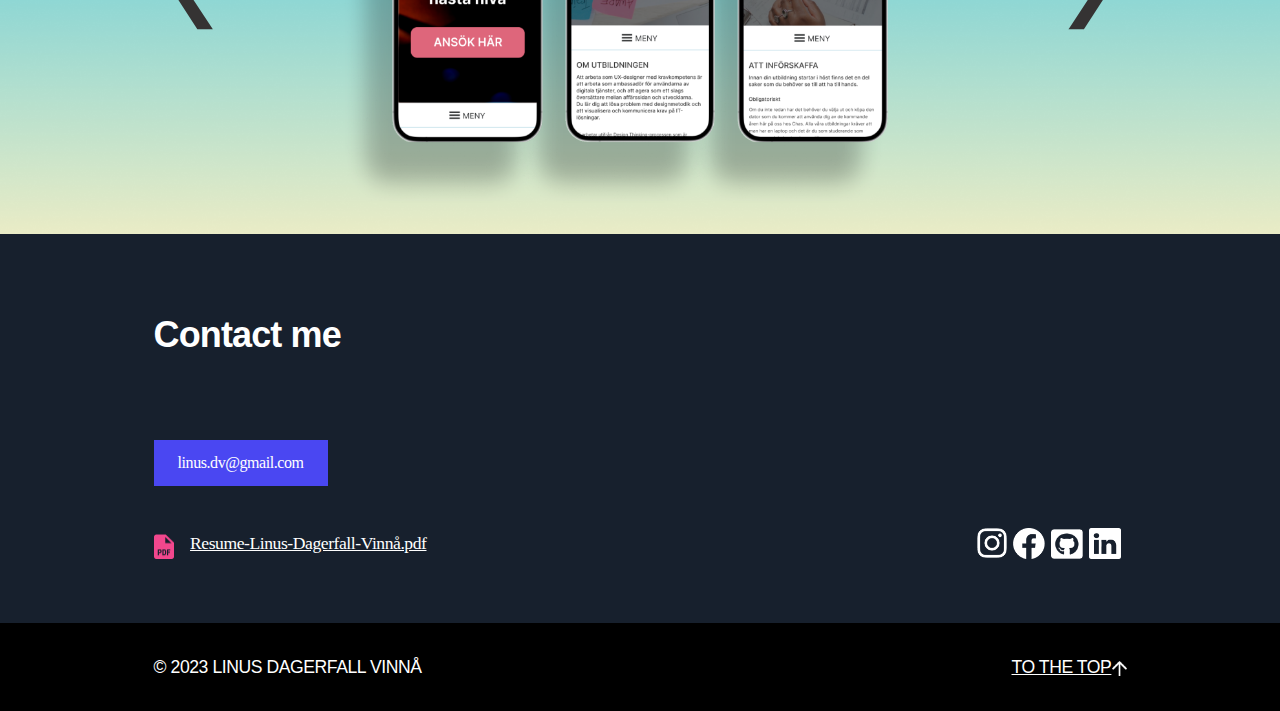
==== commit faebe221: "TestCommit" ====
--- a/index.html
+++ b/index.html
@@ -32,7 +32,6 @@
             <a href="javascript:void(0);" class="icon" onclick="myFunction()">
                 <i class="fa fa-bars"></i>
             </a>
-
         </div>
 
         <div class="topnav">
@@ -70,7 +69,7 @@
     </header><!-- Slut av header -->
 
     <div class="banner"> <!-- Början av banner -->
-        <img id="header_image" src="images/Component 51.png" alt="Bild på mig" /> <!--Profilbild-->
+        <img id="header_image" src="images/profilepic1234.png" alt="Bild på mig" /> <!--Profilbild-->
 
     </div> <!-- Slutet av banner -->
     <div class="main" style="padding-top:6%; padding-bottom:8%;">
@@ -195,7 +194,7 @@
         </div>
 
         <div class="mySlides1">
-            <img src="images/qliro_slider2.jpg" style="width:100%">
+            <img src="images/qliro_slider.jpg" style="width:100%">
         </div>
 
         <div class="mySlides1">
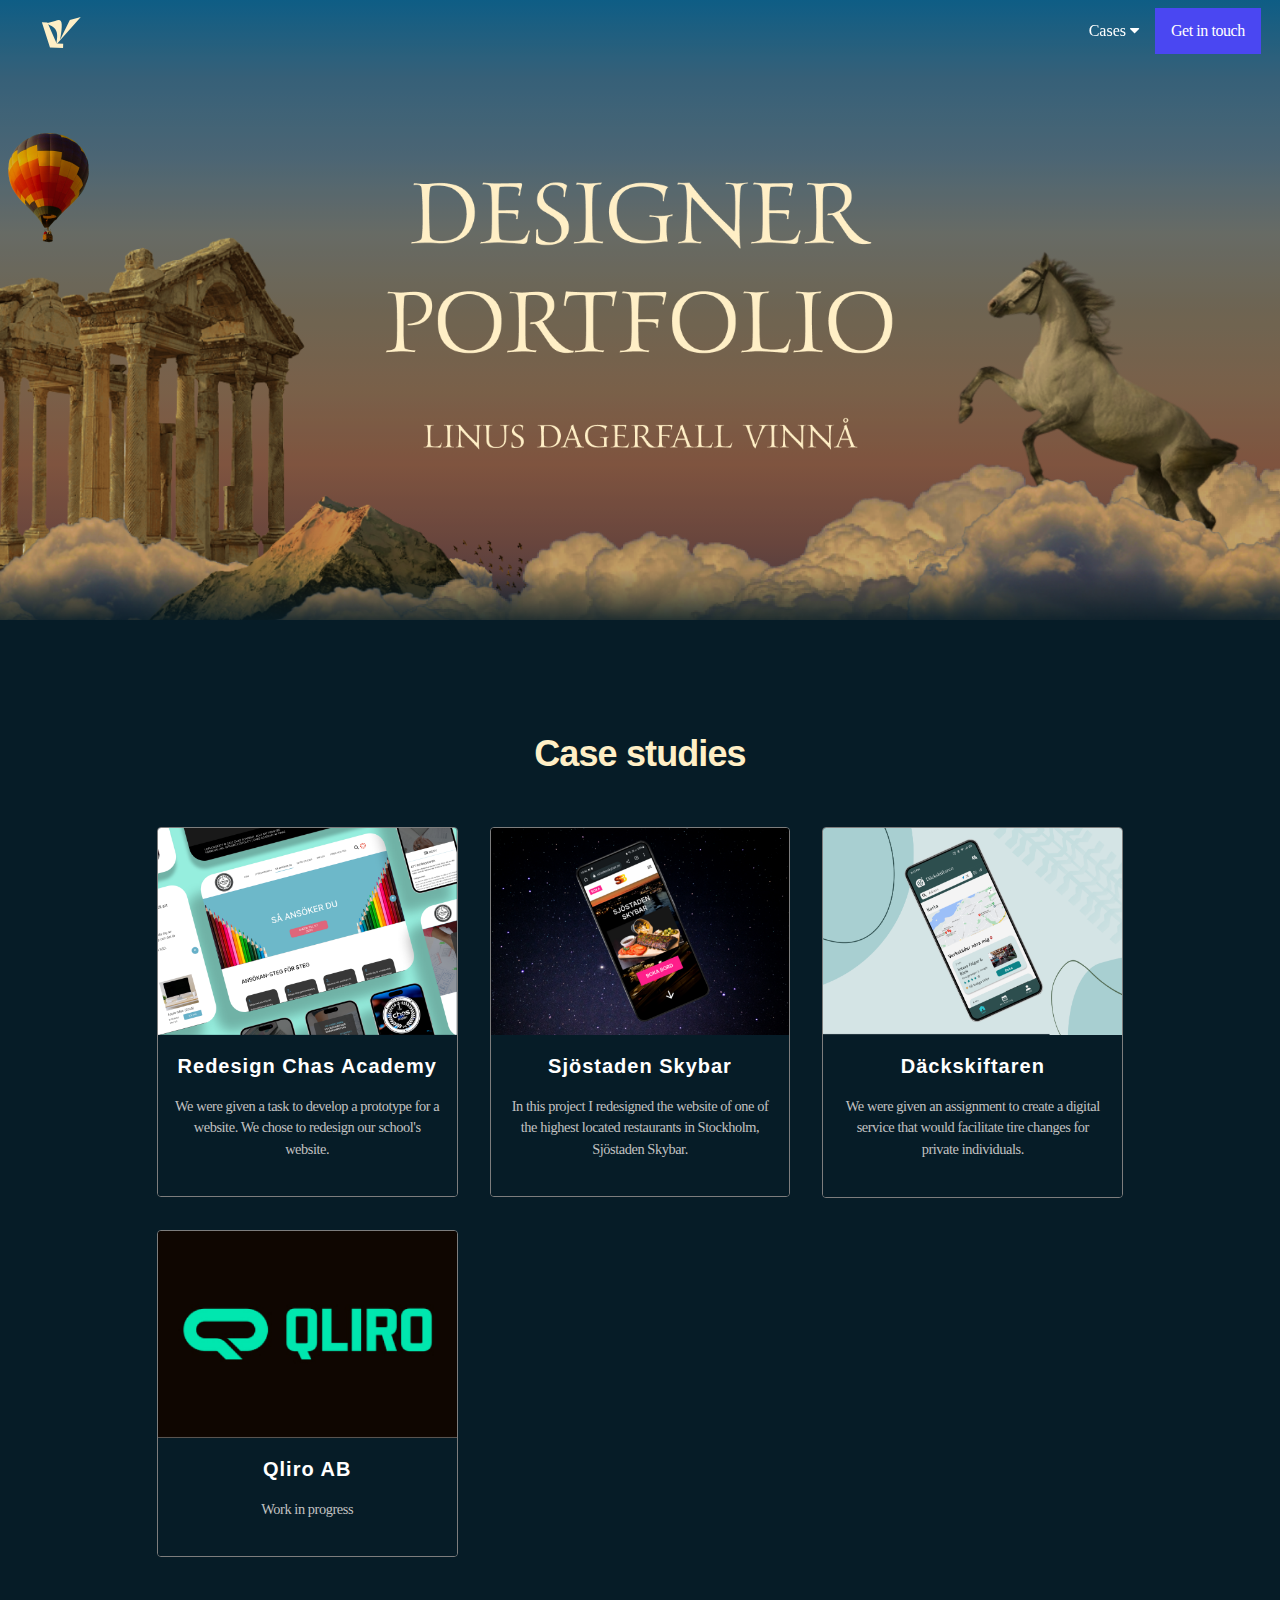
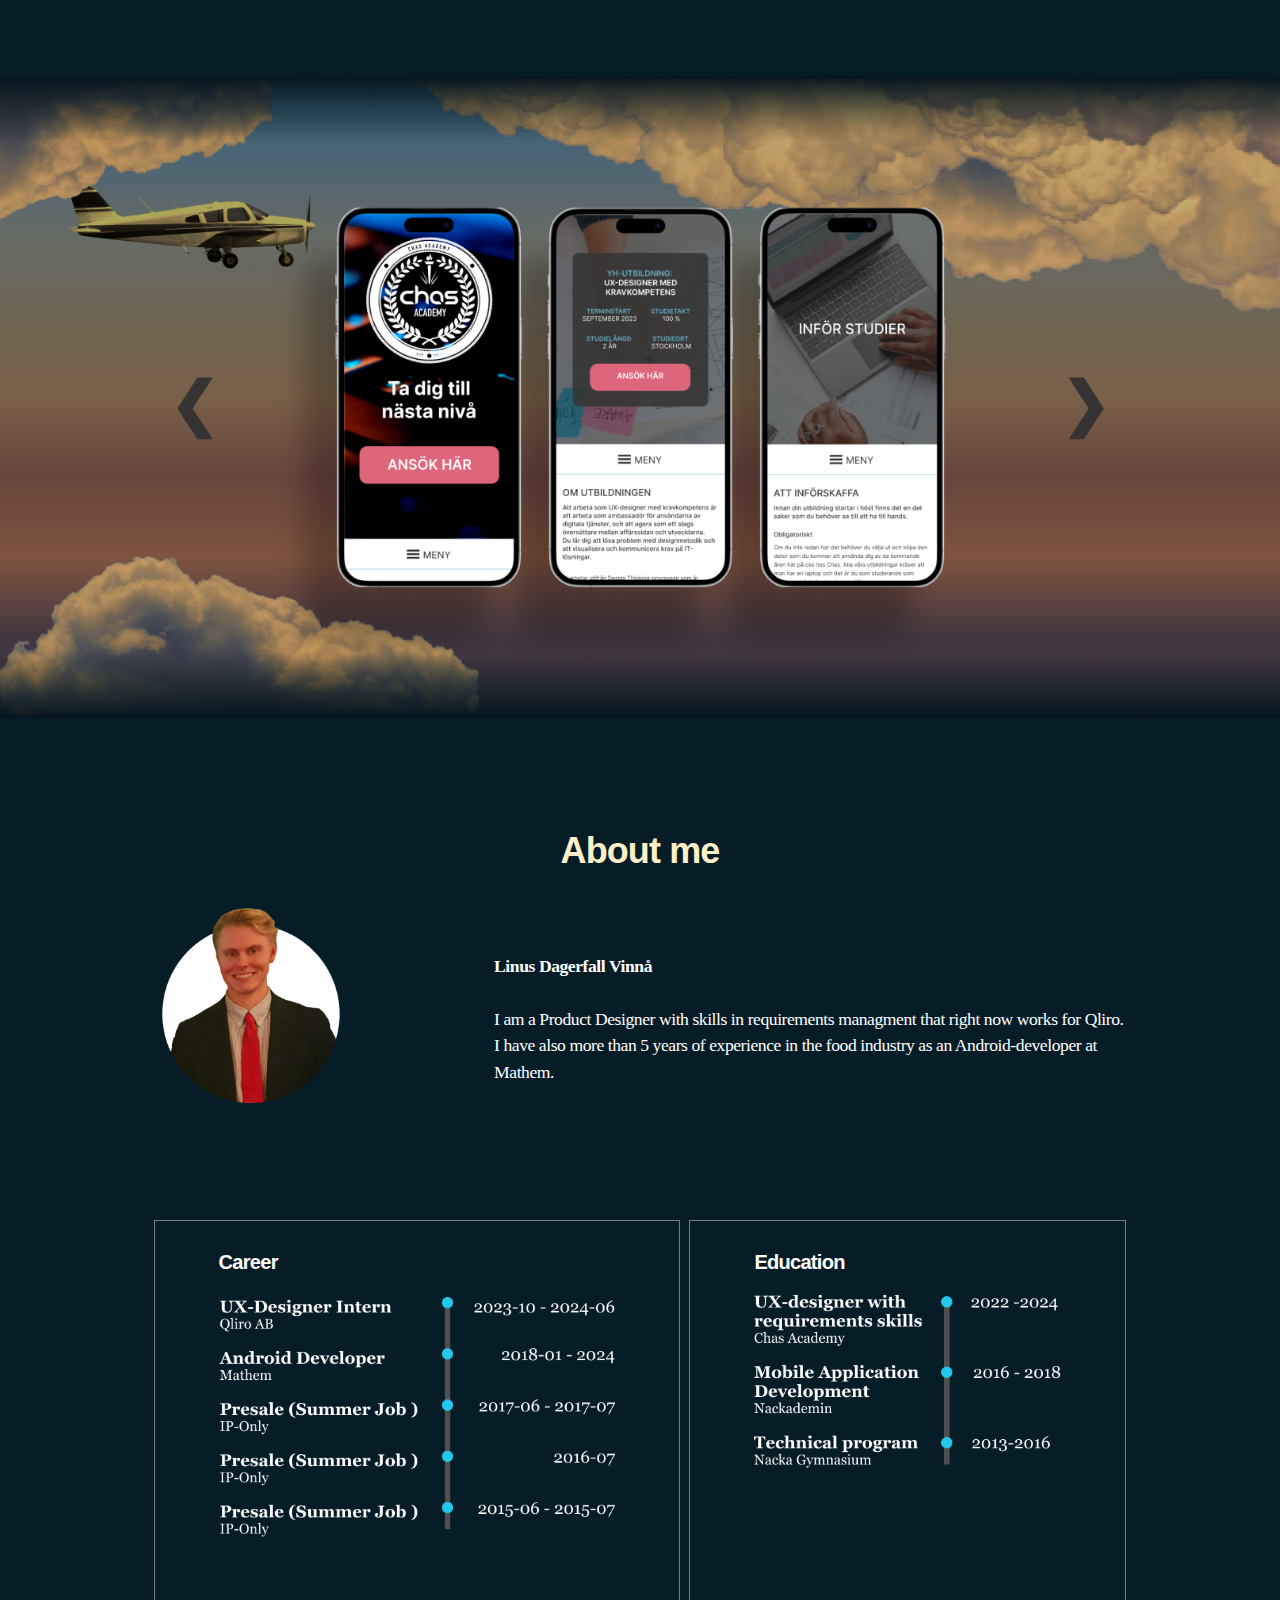
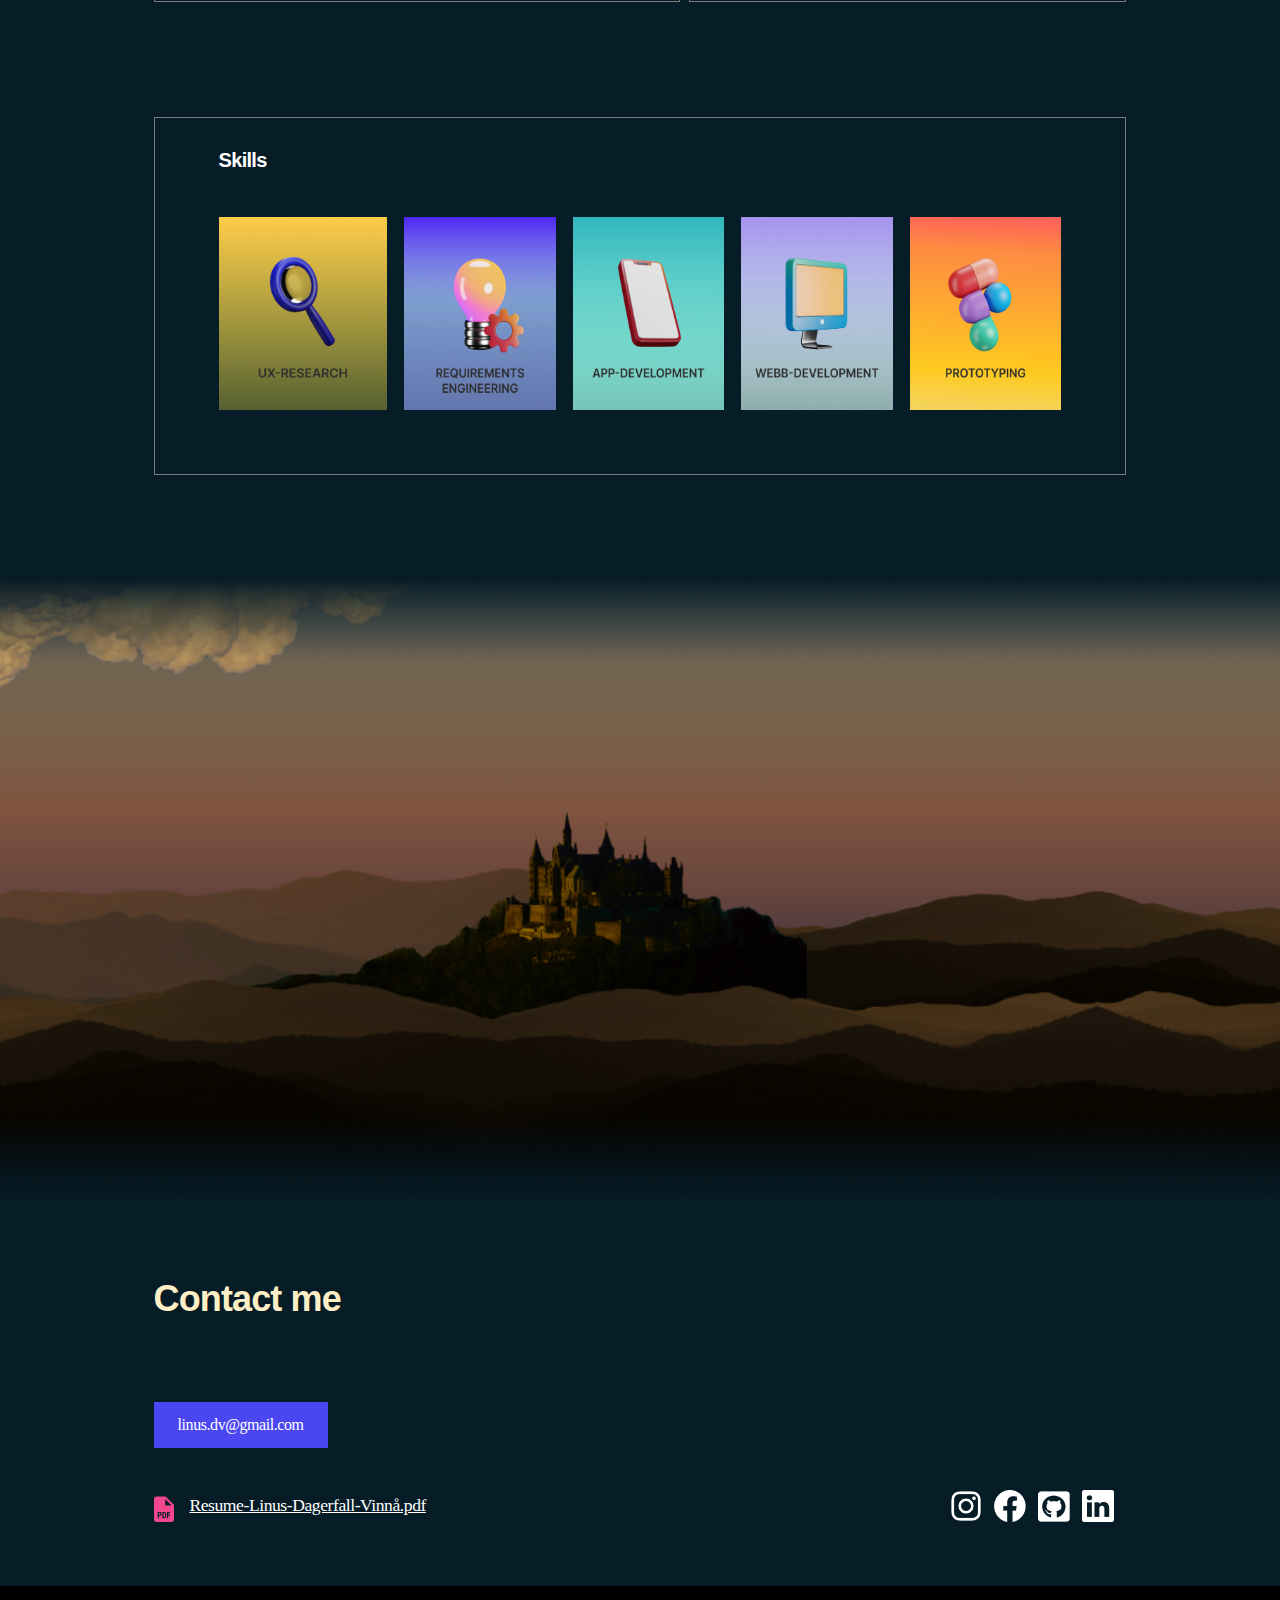
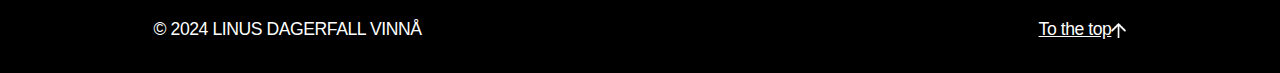
==== commit 38b1ced6: "New changes" ====
--- a/index.html
+++ b/index.html
@@ -1,12 +1,13 @@
-<!doctype html>
-<html lang="zxx">
+<!DOCTYPE html>
+<html>
 
 <head>
     <meta name="viewport" content="width=device-width, initial-scale=1">
     <title>Start</title>
     <link rel="icon" href="images/test12345.svg">
     <link rel="stylesheet" type="text/css" href="reset.css" />
-    <link rel="stylesheet" type="text/css" href="styles2.css" />
+    <link rel="stylesheet" type="text/css" href="styles3.css" />
+    <link rel="stylesheet" type="text/css" />
     <link href='https://fonts.googleapis.com/css?family=Inter' rel='stylesheet'>
     <link rel="stylesheet" href="https://cdnjs.cloudflare.com/ajax/libs/font-awesome/4.7.0/css/font-awesome.min.css">
     <script src="https://ajax.googleapis.com/ajax/libs/jquery/1.12.4/jquery.min.js"></script>
@@ -15,140 +16,172 @@
     <meta http-equiv="Content-Security-Policy" content="upgrade-insecure-requests">
     <meta charset="utf-8">
 </head>
-
-<body>
-    <span id="1"></span>
-    <!-- Början av header -->
-    <header>
-        <div id="widescreen_logo">
-            <a href="#1"><img src="images/loggan2.svg"
-                    alt="Linus Vinnå logotyp" /></a><!--Alt beskriver innehåll som inte är text (1.1.1) -->
-        </div>
-
-        <div id="smallscreen_header"><!--Header för lite skärm-->
-            <div id="smallscreen_logo">
-                <a href="#1"><img src="images/loggan.png" alt="Linus Vinnå logotyp" /></a><!--Logga-->
-            </div>
-            <a href="javascript:void(0);" class="icon" onclick="myFunction()">
+<span id="1"></span>
+
+<body style="background-color:white;">
+    <div id="test123" class="test1234">
+        <div class="navbar">
+            <a href="#1"><img src="images/logga.svg" width="80%" /></a>
+            <div class="dropdown" id="hej">
+                <button class="dropbtn">Cases
+                    <i class="fa fa-caret-down"></i>
+                </button>
+                <div class="dropdown-content">
+                    <a href="work.html#2">Chas Academy</a>
+                    <a href="work.html#8">Sjöstaden Skybar</a>
+                    <a href="work.html#9">Däckskiftaren</a>
+                    <a href="work.html#10">Qliro AB</a>
+                </div>
+            </div>
+            <a href="#2" id="contact">Get in touch</a>
+            <a href="javascript:void(0);" id="hamburger" class="icon" onclick="myFunction()">
                 <i class="fa fa-bars"></i>
             </a>
         </div>
-
         <div class="topnav">
             <div id="myLinks">
                 <a href="#1">Home</a>
                 <a href="work.html">Cases</a>
             </div>
         </div>
-
-
-        <nav>
-            <ul id="largemenu"><!--Meny för stor skärm-->
-                <!--Visar var i flödet användaren befinner sig.-->
-
-                <div class="dropdown">
-                    <li><a href="work.html" class="close">Cases <i class="fa fa-caret-down"></i></a></li>
-                    <div class="dropdown-content">
-                        <a href="work.html#2">Chas Academy</a>
-                        <a href="work.html#8">Sjöstaden Skybar</a>
-                        <a href="work.html#9">Däckskiftaren</a>
-                        <a href="work.html#10">Qliro AB</a>
-
-                    </div>
-                </div>
-                <!--Färgskillnader mellan textelementen kompletteras med understrykning (1.4.1)-->
-            </ul>
-
-            <ul id="smallmenu"><!--Meny för liten skärm-->
-                <li><a href="#1" class="close">Home</a></li>
-                <!--Visar var i flödet användaren befinner sig.-->
-                <li><a href="work.html" class="close">Cases</a></li>
-                <!--Färgskillnader mellan textelementen kompletteras med fetstil (1.4.1)-->
-            </ul>
-        </nav>
-    </header><!-- Slut av header -->
+    </div>
 
     <div class="banner"> <!-- Början av banner -->
-        <img id="header_image" src="images/profilepic1234.png" alt="Bild på mig" /> <!--Profilbild-->
-
-    </div> <!-- Slutet av banner -->
+        <!--<img id="header_image" src="images/test_title.png" alt="Bild på mig" />
+        <img id="header_image" src="images/forground.png" alt="Bild på mig" />-->
+
+        <div id="frame">
+            <img id="myImg" src="images/test_title.png">
+            <div class="slide-right">
+                <div class="inner">
+                    <img src="images/airbaloon.png" alt="Spinning arrow">
+                </div>
+            </div>
+        </div>
+    </div>
+
     <div class="main" style="padding-top:6%; padding-bottom:8%;">
         <h2>Case studies</h2>
         <ul class="cards">
+
             <li class="cards_item">
-                <div class="card33">
-                    <div class="card_image"><img src="images/chasacademy.png"></div>
-                    <div class="card_content">
-                        <h2 class="card_title">Redesign Chas Academy</h2>
-                        <p class="card_text">We were given a task to develop a prototype for a website. We chose to
-                            redesign
-                            our school's
-                            website.</p>
-                            <a href="work.html#1" style="padding:0; width: 100%;"><button class="btn card_btn">Read More</button></a>
+                <a href="work.html#2">
+                    <div class="card33">
+                        <div class="card_image"><img src="images/chasacademy.png"></div>
+                        <div class="card_content">
+                            <h2 class="card_title">Redesign Chas Academy</h2>
+                            <p class="card_text">We were given a task to develop a prototype for a website. We chose to
+                                redesign
+                                our school's
+                                website.</p>
+                        </div>
                     </div>
-                </div>
+                </a>
             </li>
             <li class="cards_item">
-                <div class="card33">
-                    <div class="card_image"><img src="images/sjostaden_banner2.png"></div>
-                    <div class="card_content">
-                        <h2 class="card_title">Sjöstaden Skybar</h2>
-                        <p class="card_text">In this project I redesigned the website of one of the highest located
-                            restaurants in Stockholm,
-                            Sjöstaden Skybar.</p>
-                            <a href="work.html#8" style="padding:0; width: 100%;"><button class="btn card_btn">Read More</button></a>
+                <a href="work.html#8">
+                    <div class="card33">
+                        <div class="card_image"><img src="images/sjostaden_banner2.png"></div>
+                        <div class="card_content">
+                            <h2 class="card_title">Sjöstaden Skybar</h2>
+                            <p class="card_text">In this project I redesigned the website of one of the highest located
+                                restaurants in Stockholm,
+                                Sjöstaden Skybar.</p>
+                        </div>
                     </div>
-                </div>
+                </a>
             </li>
             <li class="cards_item">
-                <div class="card33">
-                    <div class="card_image"><img src="images/dack_thumb.png"></div>
-                    <div class="card_content">
-                        <h2 class="card_title">Däckskiftaren</h2>
-                        <p class="card_text">We were given an assignment to create a digital service that would
-                            facilitate tire changes for
-                            private individuals.</p>
-                            <a href="work.html#9" style="padding:0; width: 100%;"><button class="btn card_btn">Read More</button></a>
+                <a href="work.html#9">
+                    <div class="card33">
+                        <div class="card_image"><img src="images/dack_thumb.png"></div>
+                        <div class="card_content">
+                            <h2 class="card_title">Däckskiftaren</h2>
+                            <p class="card_text">We were given an assignment to create a digital service that would
+                                facilitate tire changes for
+                                private individuals.</p>
+                        </div>
                     </div>
-                </div>
+                </a>
             </li>
             <li class="cards_item">
-                <div class="card33">
-                    <div class="card_image"><img src="images/qliro.jpg"></div>
-                    <div class="card_content">
-                        <h2 class="card_title">Qliro AB</h2>
-                        <p class="card_text">Work in progress</p>
-                        <a href="work.html#10" style="padding:0; width: 100%;"><button class="btn card_btn">Read More</button></a>
+                <a href="work.html#10">
+                    <div class="card33">
+                        <div class="card_image"><img src="images/qliro.jpg"></div>
+                        <div class="card_content">
+                            <h2 class="card_title">Qliro AB</h2>
+                            <p class="card_text">Work in progress</p>
+                        </div>
                     </div>
-                </div>
+                </a>
             </li>
 
 
         </ul>
     </div>
 
-
-    <div class="main2" style="background-color: #EDEDED; padding-top:6%; padding-bottom:0%;">
+    <div class="slideshow-container">
+
+        <div class="mySlides1">
+            <img src="images/slider2.png" style="width:100%">
+        </div>
+
+        <div class="mySlides1">
+            <img src="images/slider3.png" style="width:100%">
+        </div>
+
+        <div class="mySlides1">
+            <img src="images/slider4.png" style="width:100%">
+        </div>
+
+        <div class="mySlides1">
+            <img src="images/slider5.png" style="width:100%">
+        </div>
+
+        <div class="mySlides1">
+            <img src="images/slider6.png" style="width:100%">
+        </div>
+
+        <div class="mySlides1">
+            <img src="images/slider7.png" style="width:100%">
+        </div>
+
+        <a class="prev" onclick="plusSlides(-1, 0)">&#10094;</a>
+        <a class="next" onclick="plusSlides(1, 0)">&#10095;</a>
+    </div>
+
+    <div class="main2" style="background-color: #061C27; padding-top:6%; padding-bottom:0%;">
         <h2>About me</h2>
 
+        <div class="card_container123" style="padding-top:0%; padding-bottom:10%;">
+            <img id="header_image" src="images/smallprofilepic.png" alt="Bild på mig" />
+            <div class="left_content_div" style="color: #ffffff;">
+                <!-- Vänstra delen av innehållet för sektionen DEFINE -->
+                <p><b>Linus Dagerfall Vinnå</b><br><br>I am a Product Designer with skills in requirements managment
+                    that right
+                    now works for Qliro. I have also more than 5 years of experience in the food industry as an
+                    Android-developer at Mathem.
+                </p> 
+            </div>
+        </div>
+
         <div class="card_container123" style="padding-top:2%;">
-            <div class="card" style="background-color: #ffffff; ; padding-top: 0px;">
+            <div class="card" style="padding-top: 0px;">
                 <h4 class="case_study_section_h3">Career</h4>
-                <img src="images/career2.jpg" alt="Avatar" style="width:100%; padding-top: 5%;">
-            </div>
-            <div class="card" style="background-color: #ffffff; padding-top: 0px; margin-right: 0%;">
+                <img src="images/career3.png" alt="Avatar" style="width:100%; padding-top: 5%;">
+            </div>
+            <div class="card" style="padding-top: 0px; margin-right: 0%;">
                 <h4 class="case_study_section_h3">Education</h4>
-                <img src="images/education2.jpg" alt="Avatar" style="width:100%; padding-top: 5%;">
-            </div>
-        </div>
-
-    </div>
-
-
-    <div class="main2" style="background-color: #EDEDED; padding-top:6%; padding-bottom:8%;">
+                <img src="images/education3.png" alt="Avatar" style="width:100%; padding-top: 5%;">
+            </div>
+        </div>
+
+    </div>
+
+    <div class="main2" style="background-color: #061C27; padding-top:6%; padding-bottom:8%;">
         <div class="card_container123" style="margin-top:4%;">
 
-            <div class="card" style="background-color: #ffffff; padding-top:0px; margin-right: 0%;">
+            <div class="card" style="background-color: #34252500; padding-top:0px; margin-right: 0%;">
                 <h4 class="case_study_section_h3">Skills</h4>
                 <div class="horizontal_image_div46" style="padding-left: 0%; ; padding-right: 0%; padding-top: 5%;">
 
@@ -171,39 +204,15 @@
         </div>
     </div>
 
-    <div class="slideshow-container">
-        
-        <div class="mySlides1">
-            <img src="images/slide_show2.png" style="width:100%">
-        </div>
-
-        <div class="mySlides1">
-            <img src="images/slide_show3.png" style="width:100%">
-        </div>
-
-        <div class="mySlides1">
-            <img src="images/slide_show4.png" style="width:100%">
-        </div>
-
-        <div class="mySlides1">
-            <img src="images/slide_show5.png" style="width:100%">
-        </div>
-
-        <div class="mySlides1">
-            <img src="images/chas_slider.jpg" style="width:100%">
-        </div>
-
-        <div class="mySlides1">
-            <img src="images/qliro_slider.jpg" style="width:100%">
-        </div>
-
-        <div class="mySlides1">
-            <img src="images/dackskiftaren_slider.jpg" style="width:100%">
-        </div>
-
-        <a class="prev" onclick="plusSlides(-1, 0)">&#10094;</a>
-        <a class="next" onclick="plusSlides(1, 0)">&#10095;</a>
-    </div>
+    <div class="banner3"> <!-- Början av banner -->
+        <!--<img id="header_image" src="images/test_title.png" alt="Bild på mig" />
+        <img id="header_image" src="images/forground.png" alt="Bild på mig" />-->
+
+        <div id="frame3">
+
+
+        </div>
+    </div> <!-- Slutet av banner -->
 
     <script>
         let slideIndex = [1, 1];
@@ -226,8 +235,22 @@
             x[slideIndex[no] - 1].style.display = "block";
         }
     </script>
+    <script>
+        $(window).scroll(function () {
+            var scroll = $(window).scrollTop();
+            var banner = $('.banner').height();
+            var main = $('.main').height();
+            if (scroll > banner) {
+                $('#test123').addClass('blue');
+            }
+            else {
+                $('#test123').removeClass('blue');
+            }
+        });
+    </script>
 
     <!-- Början av footer -->
+    <span id="2"></span>
     <footer>
         <div id="footer_row">
             <div id="footer_left"> <!--Vänstra delen av footern-->
@@ -265,21 +288,16 @@
             <div id="resume">
 
                 <!--PDF ikon-->
-                <p>© 2023 LINUS DAGERFALL VINNÅ</p>
+                <p>© 2024 LINUS DAGERFALL VINNÅ</p>
             </div>
         </div>
         <div id="footer_right2"> <!--Högra delen av footern-->
             <div id="resume">
-                <a href="#1" target="_blank">TO THE TOP</a>
+                <a href="#1" target="_blank">To the top</a>
                 <a href="#1" target="_blank"><img id="arrowimage" alt="PDF logga" src="images/arrow.png" /></a>
             </div>
         </div>
     </div>
-
-    <script src="gallery_script.js"></script>
-    <script src="weather.js"></script>
-    <script src="script2.js"></script>
-
 </body>
 
-</html>
+</html>--- a/styles3.css
+++ b/styles3.css
@@ -0,0 +1,835 @@
+*,
+*::before,
+*::after {
+    box-sizing: border-box;
+}
+
+/*body {
+    font-family: Arial, Helvetica, sans-serif;
+    margin: 0;
+}*/
+
+body {
+    font-family: 'Georgia';
+    line-height: 150%;
+    margin: 0;
+    color: #242424;
+    letter-spacing: -0.44px;
+    font-size: 1.1rem;
+    background-color: #fefdfd;
+}
+
+.navbar {
+    padding-left: 1.5%;
+    padding-right: 1.5%;
+    line-height: 100%;
+    background-color: #061c2700;
+    display: flex;
+    align-items: center;
+    margin: 0;
+}
+
+.test1234 {
+    position: fixed;
+    width: 100%;
+    margin: 0;
+    z-index: 100;
+}
+
+.test1234.none {
+    background-color: #e4bda800;
+    background-color: #061C27;
+    box-shadow: 0 2px 4px 0 rgba(0, 0, 0, 0.16), 0 2px 10px 0 rgba(0, 0, 0, 0.12);
+}
+
+#hej {
+    margin-left: auto;
+}
+
+.navbar a {
+    float: left;
+    font-size: 16px;
+    color: white;
+    text-align: center;
+    padding: 14px 16px;
+    text-decoration: none;
+}
+
+#contact {
+    background-color: #4A47F2;
+}
+
+#contact:hover {
+    background-color: #2421df;
+}
+
+.dropdown {
+    float: left;
+    overflow: hidden;
+}
+
+.dropdown .dropbtn {
+    font-size: 16px;
+    border: none;
+    outline: none;
+    color: white;
+    padding: 14px 16px;
+    background-color: inherit;
+    font-family: inherit;
+    margin: 0;
+}
+
+.navbar a:hover,
+.dropdown:hover .dropbtn {
+    background-color: #0c3346;
+}
+
+.dropdown-content {
+    display: none;
+    position: absolute;
+    background-color: #f9f9f9;
+    min-width: 160px;
+    box-shadow: 0px 8px 16px 0px rgba(0, 0, 0, 0.2);
+    z-index: 1;
+}
+
+a {
+    color: inherit;
+}
+
+.dropdown-content a {
+    float: none;
+    color: black;
+    padding: 12px 16px;
+    text-decoration: none;
+    display: block;
+    text-align: left;
+}
+
+.dropdown-content a:hover {
+    background-color: #ddd;
+}
+
+.dropdown:hover .dropdown-content {
+    display: block;
+}
+
+#hamburger {
+    display: none;
+    margin-left: auto;
+    font-size: 40px;
+}
+
+#myLinks {
+    display: none;
+}
+
+.topnav {
+    overflow: hidden;
+    background-color: #ffffff;
+    position: relative;
+}
+
+.topnav #myLinks {
+    display: none;
+}
+
+.topnav a {
+    color: rgb(0, 0, 0);
+    padding: 14px 16px;
+    text-decoration: none;
+    font-size: 17px;
+    display: none;
+}
+
+.topnav a.icon {
+    background: rgb(255, 255, 255);
+    display: none;
+    position: absolute;
+    right: 0;
+    top: 0;
+}
+
+.topnav a:hover {
+    background-color: #ddd;
+    color: black;
+}
+
+.banner {
+    display: flex;
+    flex-wrap: wrap;
+    justify-content: center;
+    padding-left: 0%;
+    padding-right: 0%;
+    padding-top: 0%;
+    padding-bottom: 0%;
+    background: linear-gradient(#1275A7, #447997, #5E7F92, #81867F, #8A7E67, #98795C, #9F694F, #83574D, #534551);
+}
+
+#frame {
+    position: relative;
+
+    width: 100%;
+    height: 620px;
+
+    background-image: url(images/test_top_bg3.png);
+    background-position: center;
+    background-size: cover;
+}
+
+.horizontal_image_div46 {
+    padding-left: 12%;
+    padding-right: 12%;
+    padding-bottom: 0%;
+    padding-top: 0%;
+    display: flex;
+    flex-wrap: nowrap;
+    flex-direction: row;
+    justify-content: center;
+}
+
+.horizontal_image_div5 {
+    display: flex;
+    flex-wrap: nowrap;
+    flex-direction: column;
+    align-items: center;
+    display: none;
+}
+
+.sectionimage3 {
+    width: 20%;
+    padding-left: 2%;
+    transition: transform .2s;
+}
+
+@keyframes slide-right {
+    from {
+        margin-left: -30%;
+    }
+
+    to {
+        margin-left: 0%;
+    }
+}
+
+#myImg {
+    position: absolute;
+    left: 0;
+    top: 0;
+    right: 0;
+    bottom: 0;
+
+    display: block;
+    margin: auto;
+    width: 40%;
+}
+
+div.slide-right {
+    width: 100%;
+    overflow: hidden;
+}
+
+div.slide-right div.inner {
+    animation: slide-right 5s;
+    margin-top: 10%;
+}
+
+footer {
+    padding-top: 3%;
+    padding-left: 12%;
+    padding-right: 12%;
+    padding-bottom: 5%;
+    text-align: left;
+    background: #061C27;
+    color: white;
+}
+
+.social_media_image {
+    width: 32px;
+    margin-right: 12px;
+    transition: transform .2s;
+}
+
+.social_media_image:hover {
+    transform: scale(1.1);
+}
+
+#footer_row {
+    display: flex;
+    flex-wrap: wrap;
+}
+
+#footer_title {
+    color: #FFEFC6;
+}
+
+h3 {
+    text-align: left;
+    color: #242424;
+    font-family: Helvetica;
+    font-size: 36px;
+    font-style: normal;
+    font-weight: 700;
+    line-height: 150%;
+    /* 60px */
+    letter-spacing: -0.88px;
+}
+
+#footer_left {
+    flex: 70%;
+}
+
+.sectionimage5 {
+    width: 100%;
+    padding-top: 2%;
+    padding-bottom: 2%;
+    transition: transform .2s;
+}
+
+#footer_right {
+    display: flex;
+    justify-content: flex-end;
+    align-items: flex-end;
+    flex: 7%;
+
+}
+
+#footer_right2 {
+    display: flex;
+    justify-content: flex-end;
+    align-items: center;
+    flex: 30%;
+}
+
+#arrowimage {
+    width: 15px;
+
+}
+
+.main {
+    margin: 0 auto;
+    padding-left: 11%;
+    padding-right: 11%;
+    background-color: #061C27;
+}
+
+h2 {
+    text-align: center;
+    color: #FFEFC6;
+    font-family: Helvetica;
+    font-size: 36px;
+    font-style: normal;
+    font-weight: 700;
+    line-height: 150%;
+    /* 60px */
+    letter-spacing: -0.88px;
+}
+
+.cards {
+    display: flex;
+    flex-wrap: wrap;
+    list-style: none;
+    margin: 0;
+    padding: 0;
+}
+
+.cards a {
+    text-decoration: none;
+}
+
+.cards_item {
+    display: flex;
+    padding: 1rem;
+}
+
+.card33 {
+    background-color: #061C27;
+    border-radius: 0.25rem;
+    border: 1px solid rgb(125, 125, 125);
+    transition: 0.3s;
+    display: flex;
+    flex-direction: column;
+    overflow: hidden;
+}
+
+h1 {
+    font-size: 24px;
+    font-weight: 400;
+    text-align: center;
+    font-family: Helvetica;
+    padding-bottom: 4%;
+}
+
+.card33:hover {
+    transform: scale(1.05);
+}
+
+.card_content {
+    padding: 1rem;
+    /*background: linear-gradient(to bottom left, #DEF2F5 40%, #739297 100%);*/
+    background-color: #061C27;
+}
+
+.card_title {
+    color: #ffffff;
+    font-size: 1.25rem;
+    font-weight: 700;
+    letter-spacing: 1px;
+    text-transform: capitalize;
+    margin: 0px;
+}
+
+.card_text {
+    color: #c2c2c2;
+    font-size: 0.9rem;
+    line-height: 1.5;
+    margin-bottom: 1.25rem;
+    font-weight: 400;
+}
+
+li a {
+    display: inline-block;
+    color: #FFEFC6;
+    background-color: transparent;
+    text-align: center;
+    text-decoration: none;
+    font-size: large;
+
+}
+
+li a:hover {
+    transition: transform .7s;
+    background-color: #061C27;
+    color: #FFEFC6;
+}
+
+li a#active {
+    color: #0F6B80;
+    font-weight: 700;
+}
+
+li a#active:hover {
+    color: #0F6B80;
+    background-color: #f5f2f2;
+    font-weight: 700;
+}
+
+li a#active2 {
+    color: #2E2E2E;
+    font-weight: 700;
+}
+
+.slideshow-container {
+    position: relative;
+    margin: auto;
+    background: linear-gradient(#447997, #5E7F92, #81867F, #8A7E67, #98795C, #83574D, #9F694F, #534551, #534551);
+}
+
+.mySlides1,
+.mySlides2 {
+    display: none;
+}
+
+.prev {
+    cursor: pointer;
+    position: absolute;
+    top: 50%;
+    width: auto;
+    padding: 16px;
+    margin-top: -22px;
+    margin-left: 12%;
+    color: #353333;
+    font-weight: bold;
+    font-size: 60px;
+    transition: 0.6s ease;
+    user-select: none;
+}
+
+/* Position the "next button" to the right */
+.next {
+    right: 0;
+}
+
+.next {
+    cursor: pointer;
+    position: absolute;
+    top: 50%;
+    width: auto;
+    padding: 16px;
+    margin-top: -22px;
+    margin-right: 12%;
+    color: #353333;
+    font-weight: bold;
+    font-size: 60px;
+    transition: 0.6s ease;
+    user-select: none;
+}
+
+/* On hover, add a grey background color */
+.prev:hover,
+.next:hover {
+    transform: scale(1.1);
+    transition: transform .2s;
+    color: black;
+}
+
+.main2 {
+    margin: 0 auto;
+    padding-left: 12%;
+    padding-right: 12%;
+    background-color: #061C27;
+}
+
+#header_image {
+    width: 20%;
+}
+
+.card_container123 {
+    display: flex;
+    flex-direction: row;
+    justify-content: flex-start;
+    flex: 50%;
+}
+
+.left_content_div {
+    padding-left: 15%;
+    display: flex;
+    align-items: flex-end;
+}
+
+h4 {
+    font-size: 28px;
+    text-align: left;
+    float: left;
+    margin-bottom: 0%;
+    font-weight: 400;
+    padding-top: 0%;
+    padding-left: 0%;
+}
+
+
+.card {
+    /* Add shadows to create the "card" effect */
+    display: inline-flex;
+    padding: 64px;
+    border: 1px solid rgb(125, 125, 125);
+    flex-direction: column;
+    align-items: flex-start;
+    margin-right: 1%;
+    transition: 0.3s;
+}
+
+.banner3 {
+    display: flex;
+    flex-wrap: wrap;
+    justify-content: center;
+    padding-left: 0%;
+    padding-right: 0%;
+    padding-top: 0%;
+    padding-bottom: 0%;
+    background: linear-gradient(#81867F, #8A7E67, #98795C, #9F694F, #83574D, #534551, #534551, #534551, #534551);
+}
+
+.case_study_section_h3 {
+    color: #ffffff;
+    font-family: Helvetica;
+    font-size: 20px;
+    font-style: normal;
+    font-weight: 700;
+    line-height: 150%;
+    /* 48px */
+    letter-spacing: -0.704px;
+    text-align: left;
+    float: left;
+    padding-top: 0%;
+    padding-left: 0%;
+}
+
+.case_study_section_h3 {
+    color: #ffffff;
+    font-family: Helvetica;
+    font-size: 20px;
+    font-style: normal;
+    font-weight: 700;
+    line-height: 150%;
+    /* 48px */
+    letter-spacing: -0.704px;
+    text-align: left;
+    float: left;
+    padding-top: 0%;
+    padding-left: 0%;
+}
+
+#frame3 {
+    position: relative;
+
+    width: 100%;
+    height: 620px;
+
+    background-image: url(images/bottonbanner2.png);
+    background-position: center;
+    background-size: cover;
+}
+
+#email_link {
+    background-color: #4A47F2;
+    border: none;
+    color: white;
+    padding: 10px 24px;
+    text-align: center;
+    text-decoration: none;
+    display: inline-block;
+    font-size: 16px;
+    cursor: pointer;
+    margin-top: 5%;
+    transition: transform .2s;
+}
+
+#email_link:hover {
+    transform: scale(1.1);
+}
+
+.case_study_section_title321 {
+    display: flex;
+    flex-direction: row;
+    padding-left: 12%;
+    padding-right: 12%;
+    padding-bottom: 1%;
+    padding-top: 1%;
+    justify-content: center;
+    flex: 40%;
+    font-family: Helvetica;
+    background-color: #000000;
+    color: #fff;
+}
+
+img {
+    height: auto;
+    max-width: 100%;
+    vertical-align: middle;
+}
+
+img {
+    vertical-align: middle;
+}
+
+#resume {
+    display: flex;
+    justify-content: flex-start;
+    align-items: flex-end;
+}
+
+#resume_text {
+    text-align: left;
+    color: #ffffff;
+    margin-bottom: 3px;
+    margin-left: 2%;
+}
+
+#pdfimage {
+    width: 20px;
+}
+
+@media (min-width: 40rem) {
+    .cards_item {
+        width: 50%;
+    }
+}
+
+@media (min-width: 56rem) {
+    .cards_item {
+        width: 33.3333%;
+    }
+}
+
+@media screen and (min-width:968px) {
+    .test1234.blue {
+        background-color: #061C27;
+        box-shadow: 0 2px 4px 0 rgba(0, 0, 0, 0.16), 0 2px 10px 0 rgba(0, 0, 0, 0.12);
+    }
+}
+
+
+@media screen and (max-width:968px) {
+    #hamburger {
+        display: block;
+    }
+
+    .test1234 {
+        background-color: #061C27;
+        box-shadow: 0 2px 4px 0 rgba(0, 0, 0, 0.16), 0 2px 10px 0 rgba(0, 0, 0, 0.12);
+    }
+
+    #myImg {
+        position: absolute;
+        left: 0;
+        top: 0;
+        right: 0;
+        bottom: 0;
+
+        display: block;
+        margin: auto;
+        width: 60%;
+    }
+
+    .case_study_section_title321 {
+        display: none;
+    }
+
+    h3 {
+        text-align: left;
+        color: #242424;
+        font-family: Helvetica;
+        font-size: 24px;
+        font-style: normal;
+        font-weight: 700;
+        line-height: 150%;
+        /* 60px */
+        letter-spacing: -0.88px;
+    }
+
+    .horizontal_image_div46 {
+        display: none;
+    }
+
+    .slideshow-container {
+        display: none;
+    }
+
+    footer {
+        padding-top: 10%;
+        padding-bottom: 10%;
+        padding-left: 5%;
+        padding-right: 5%;
+        font-family: Helvetica;
+    }
+
+    #footer_row,
+    #case_study_section_title321 {
+        flex-direction: column;
+    }
+
+    #footer_right {
+        display: flex;
+        justify-content: flex-start;
+        align-items: flex-end;
+        margin-top: 10%;
+    }
+
+    .sectionimage3 {
+        width: 100%;
+    }
+
+    .horizontal_image_div5 {
+        display: flex;
+        margin-top: 5%;
+    }
+
+
+    .card {
+        padding: 46px;
+        flex-direction: column;
+        align-items: flex-start;
+        margin-right: 0%;
+        margin-top: 10%;
+        box-shadow: 0 4px 8px 0 rgba(0, 0, 0, 0.2);
+        transition: 0.3s;
+    }
+
+
+    .left_content_div {
+        padding-left: 0%;
+    }
+
+    #header_image {
+        width: 60%;
+        margin: auto;
+        padding-top: 6%;
+        padding-bottom: 10%;
+    }
+
+    .card_container123 {
+        display: flex;
+        flex-direction: column;
+        justify-content: flex-start;
+        flex: 50%;
+    }
+
+    .main2 {
+        padding-left: 5%;
+        padding-right: 5%;
+    }
+
+    .card33:hover {
+        transform: scale(1);
+    }
+
+    .card_text {
+        color: #c2c2c2;
+        font-size: 1.1rem;
+    }
+
+    #hej {
+        display: none;
+    }
+
+    h2 {
+        font-size: 30px;
+    }
+
+    .main {
+        padding-left: 2%;
+        padding-right: 2%;
+    }
+
+    #contact {
+        display: none;
+    }
+
+    .banner {
+        flex-direction: column;
+        padding-top: 12%;
+        padding-left: 0%;
+        padding-right: 0%;
+    }
+
+    .topnav {
+        overflow: hidden;
+        background-color: #ffffff;
+        position: relative;
+    }
+
+    .topnav #myLinks {
+        display: none;
+    }
+
+    .topnav a {
+        color: rgb(0, 0, 0);
+        padding: 14px 16px;
+        text-decoration: none;
+        font-size: 17px;
+        display: block;
+    }
+
+    .topnav a.icon {
+        background: rgb(255, 255, 255);
+        display: none;
+        position: absolute;
+        right: 0;
+        top: 0;
+    }
+
+    .topnav a:hover {
+        background-color: #ddd;
+        color: black;
+    }
+}
+
+@media screen and (max-width:708px) {
+    .banner {
+        flex-direction: column;
+        padding-top: 12%;
+        padding-left: 0%;
+        padding-right: 0%;
+    }
+}
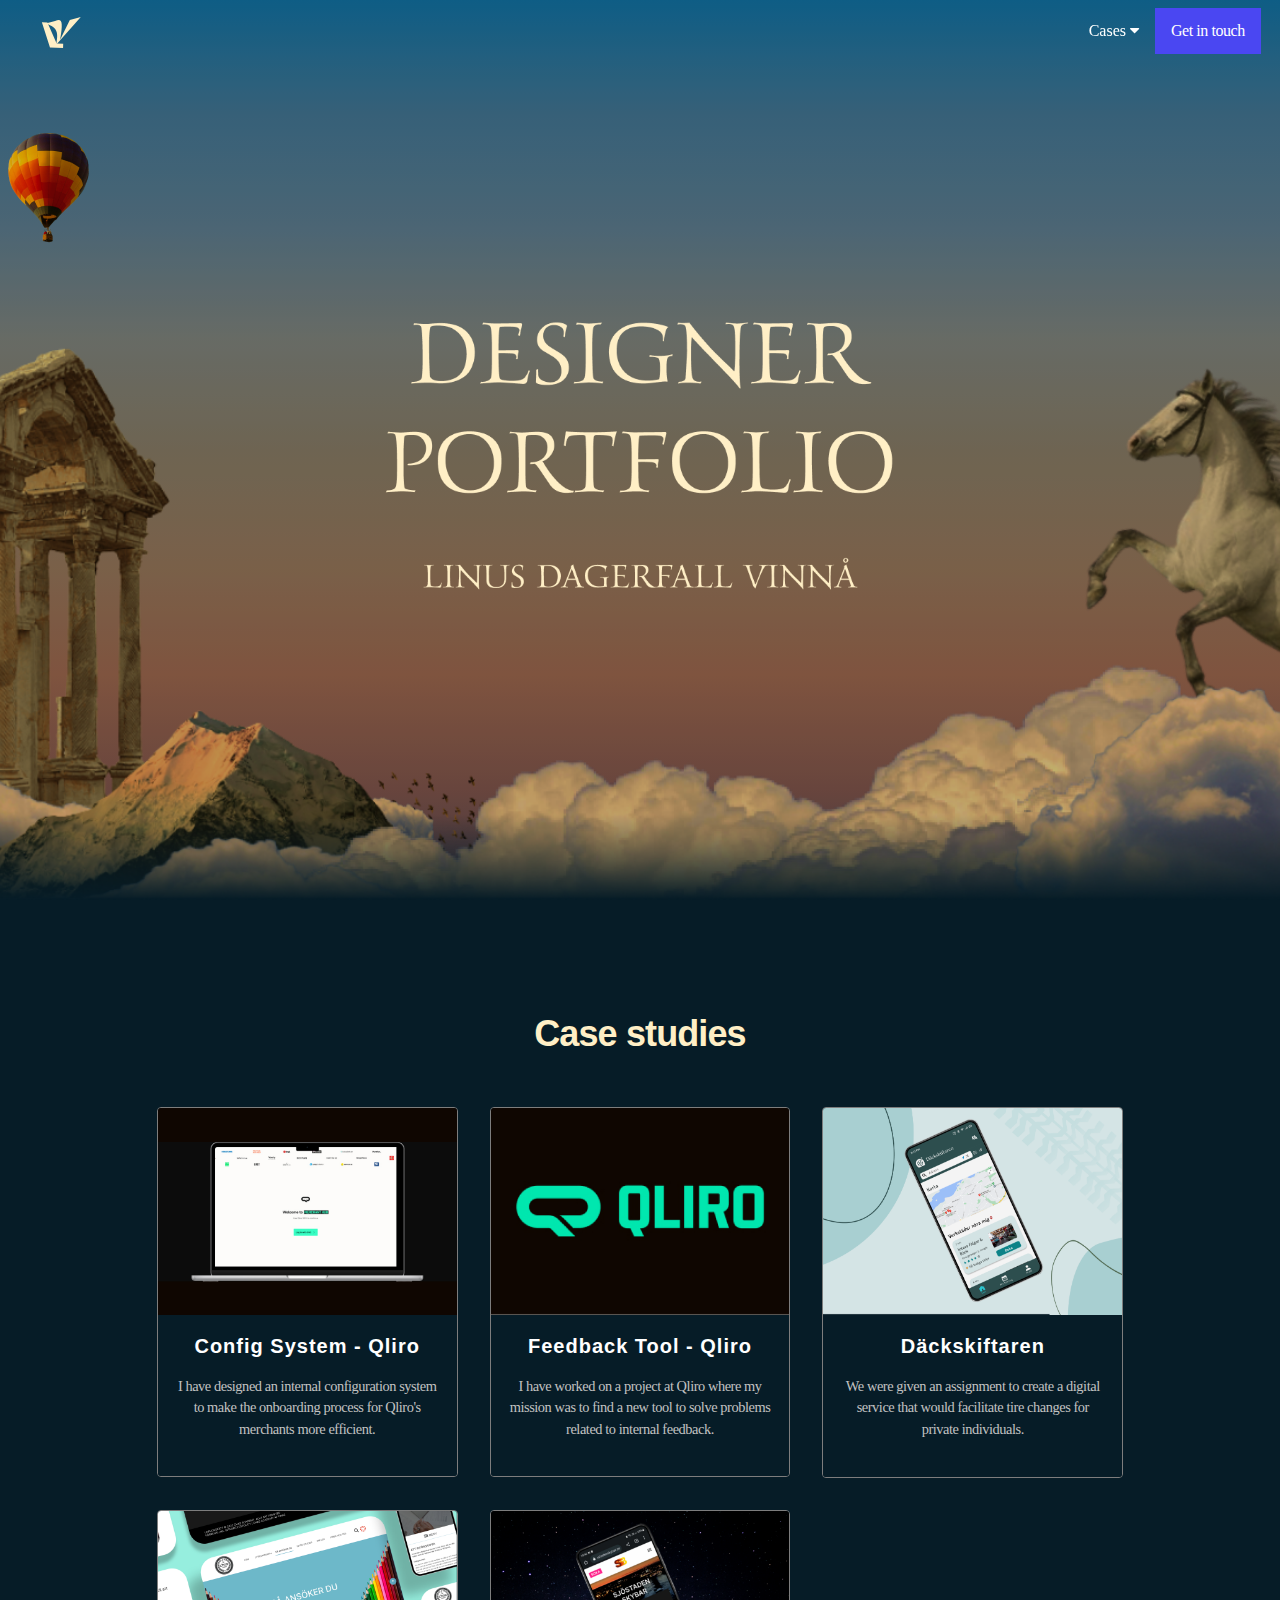
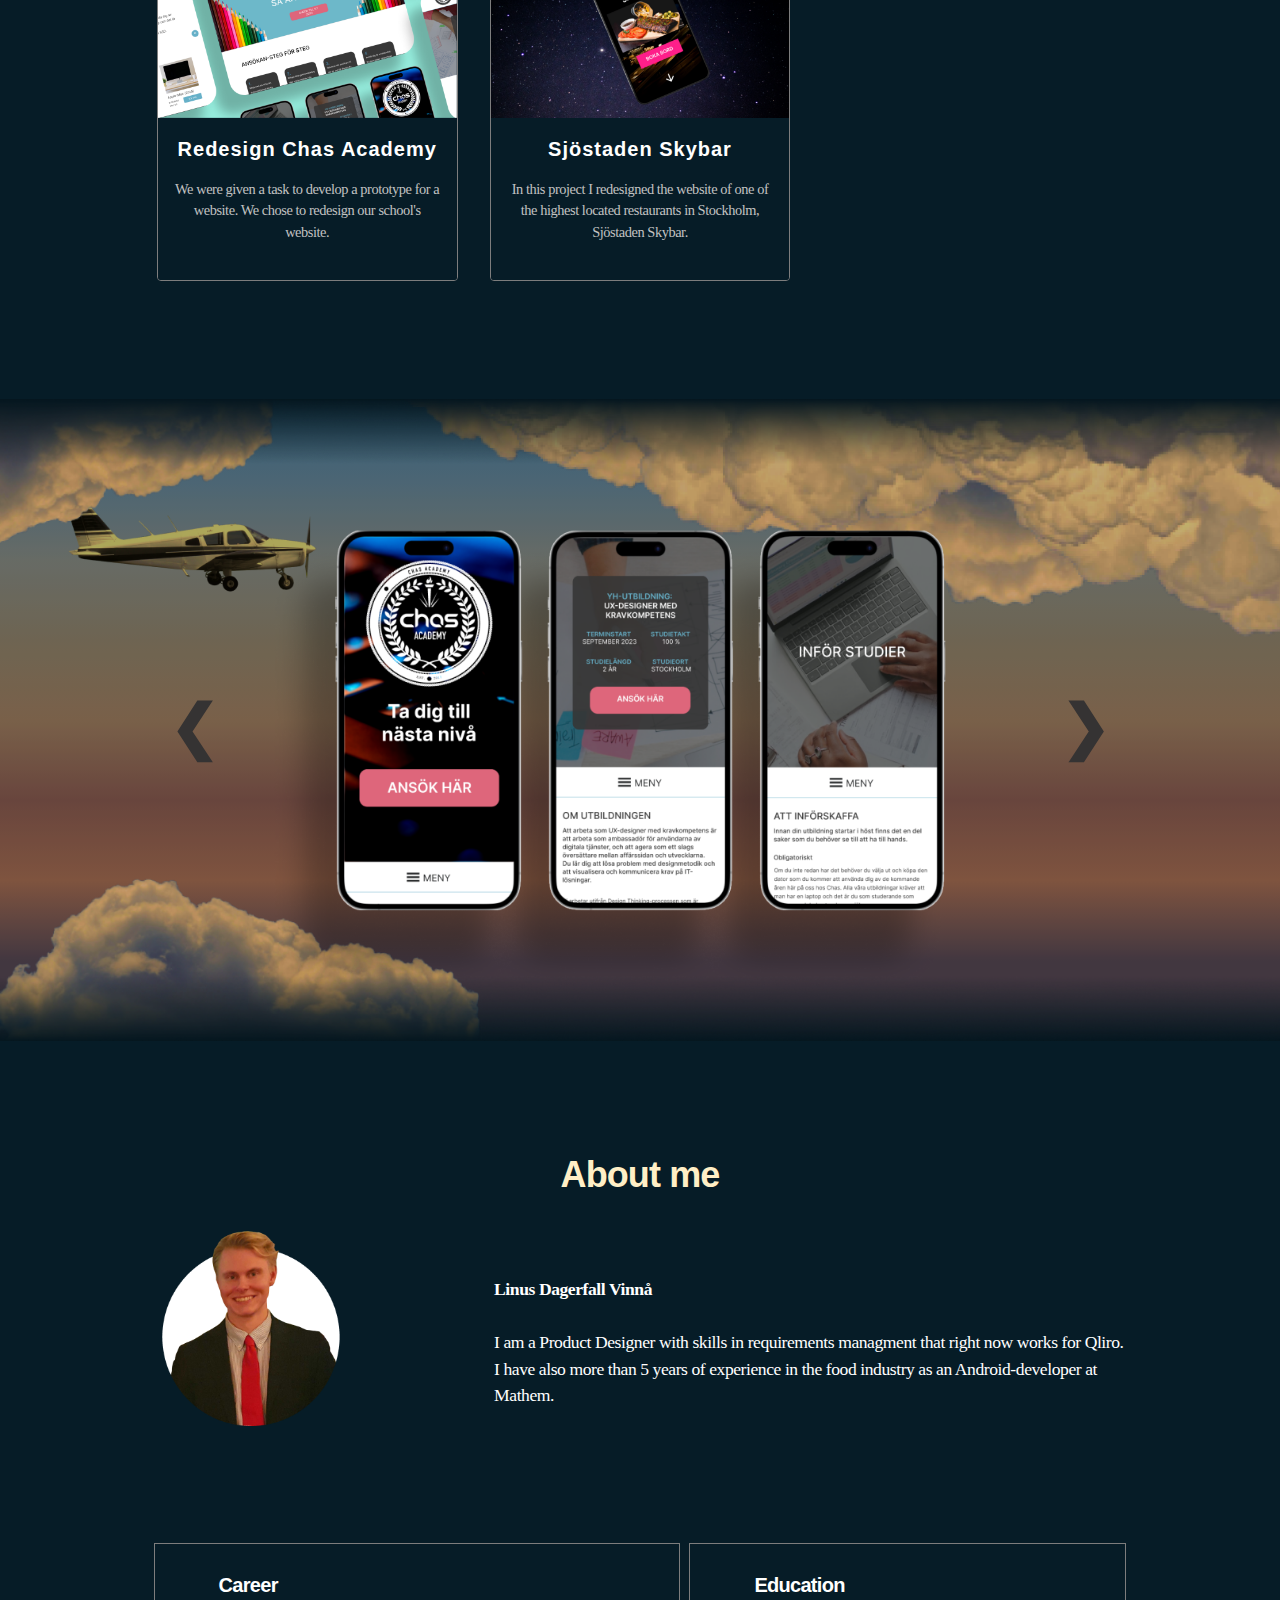
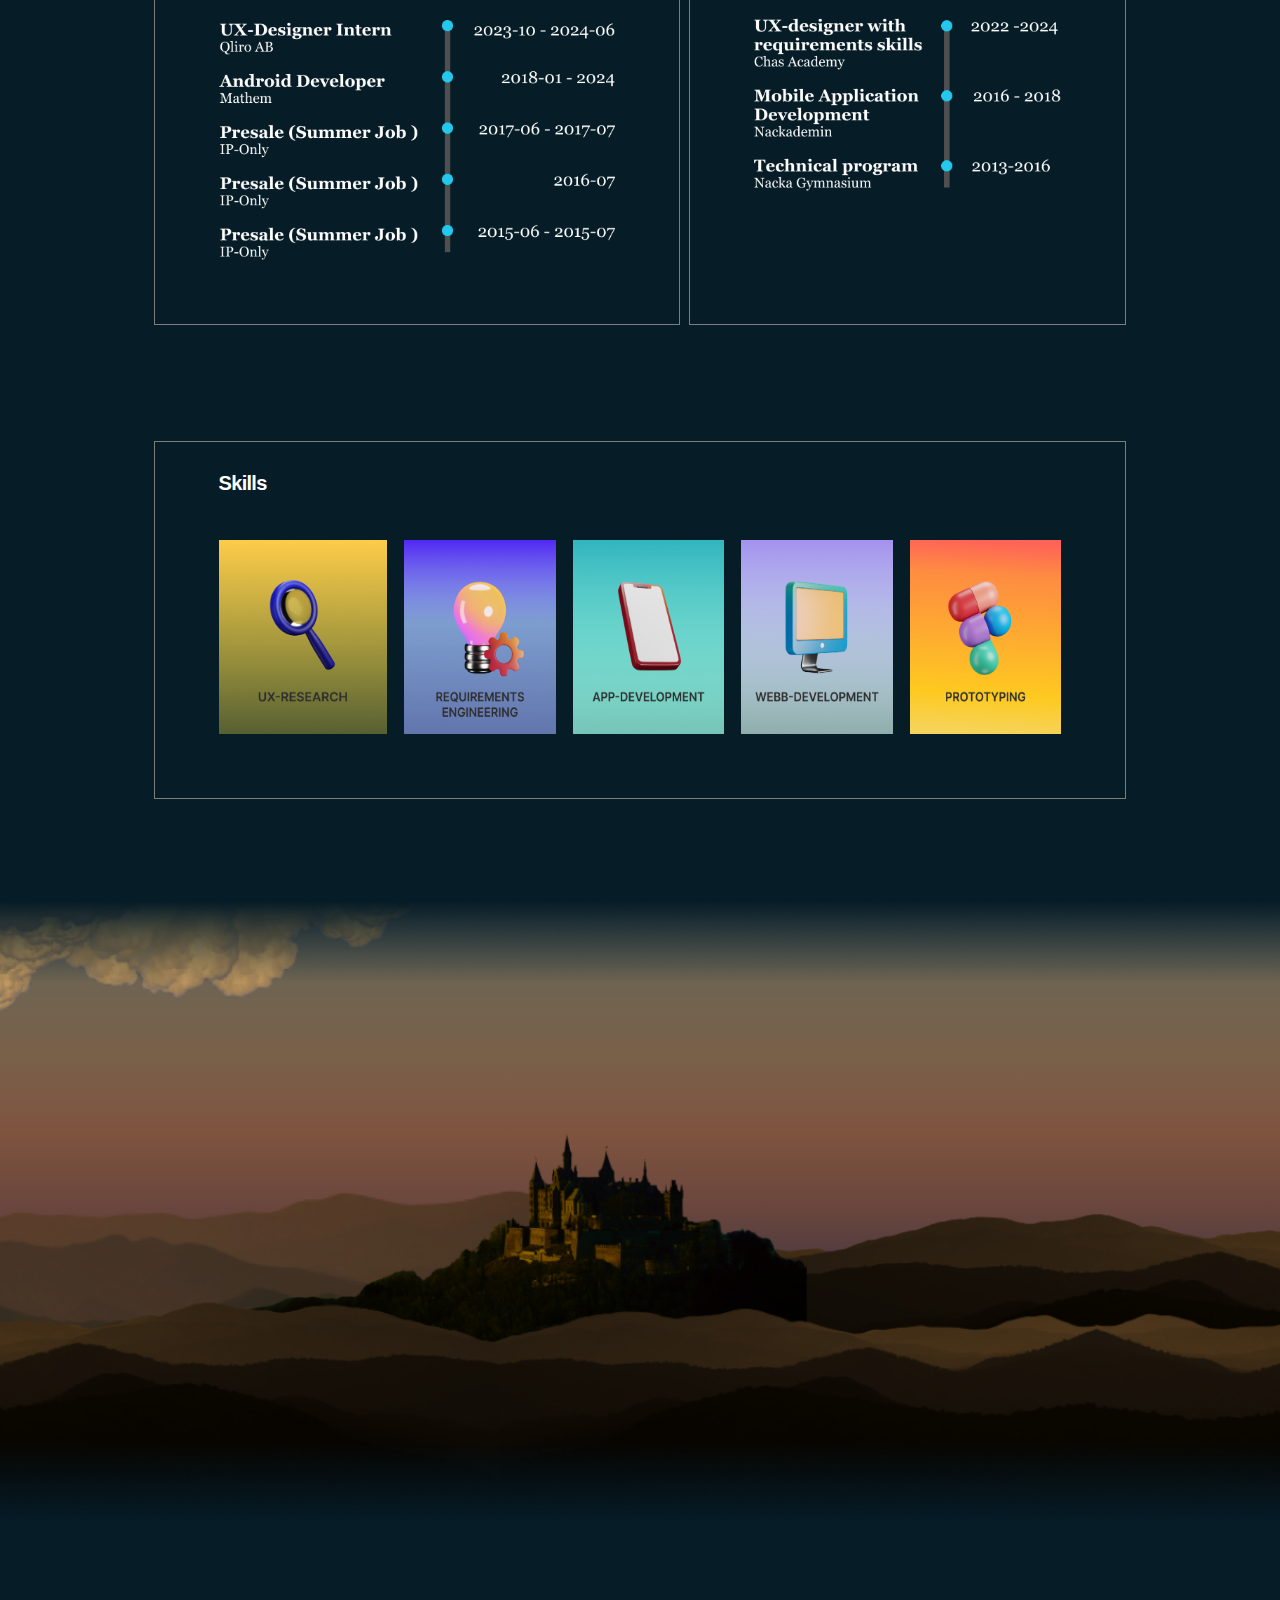
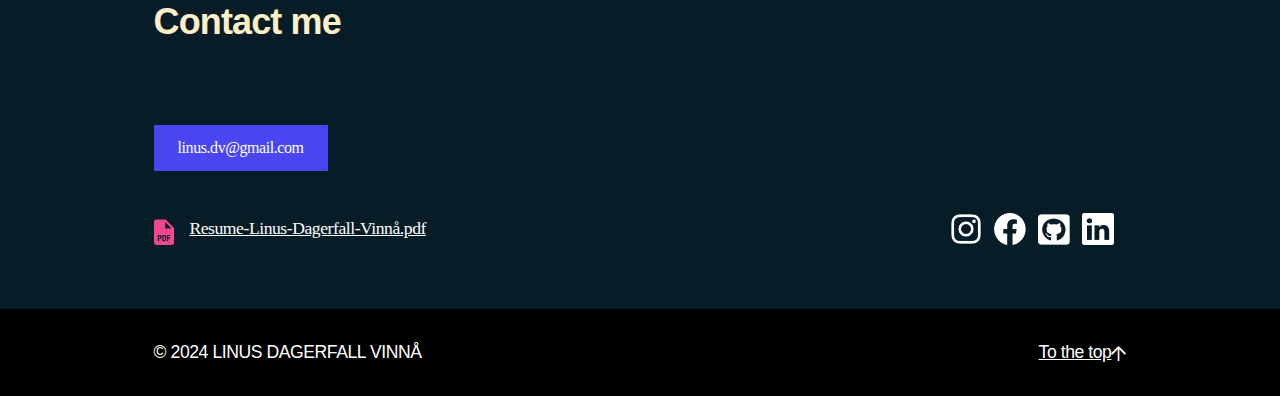
==== commit 3e5575b6: "Changes 11th june" ====
--- a/index.html
+++ b/index.html
@@ -27,10 +27,11 @@
                     <i class="fa fa-caret-down"></i>
                 </button>
                 <div class="dropdown-content">
-                    <a href="work.html#2">Chas Academy</a>
-                    <a href="work.html#8">Sjöstaden Skybar</a>
-                    <a href="work.html#9">Däckskiftaren</a>
-                    <a href="work.html#10">Qliro AB</a>
+                    <a href="work.html#2">Config System - Qliro</a>
+                    <a href="work.html#3">Feedback tool - Qliro</a>
+                    <a href="work.html#4">Däckskiftaren</a>
+                    <a href="work.html#5">Chas Academy</a>
+                    <a href="work.html#6">Sjöstaden Skybar</a>
                 </div>
             </div>
             <a href="#2" id="contact">Get in touch</a>
@@ -63,9 +64,46 @@
     <div class="main" style="padding-top:6%; padding-bottom:8%;">
         <h2>Case studies</h2>
         <ul class="cards">
-
             <li class="cards_item">
                 <a href="work.html#2">
+                    <div class="card33">
+                        <div class="card_image"><img src="images/qliro5.jpg"></div>
+                        <div class="card_content">
+                            <h2 class="card_title">Config System - Qliro</h2>
+                            <p class="card_text">I have designed an internal configuration system to make the onboarding
+                                process for Qliro's merchants more efficient.</p>
+                        </div>
+                    </div>
+                </a>
+            </li>
+            <li class="cards_item">
+                <a href="work.html#3">
+                    <div class="card33">
+                        <div class="card_image"><img src="images/qliro.jpg"></div>
+                        <div class="card_content">
+                            <h2 class="card_title">Feedback Tool - Qliro</h2>
+                            <p class="card_text">I have worked on a project at Qliro where my mission was to find a new
+                                tool to solve problems related to internal
+                                feedback.</p>
+                        </div>
+                    </div>
+                </a>
+            </li>
+            <li class="cards_item">
+                <a href="work.html#4">
+                    <div class="card33">
+                        <div class="card_image"><img src="images/dack_thumb.png"></div>
+                        <div class="card_content">
+                            <h2 class="card_title">Däckskiftaren</h2>
+                            <p class="card_text">We were given an assignment to create a digital service that would
+                                facilitate tire changes for
+                                private individuals.</p>
+                        </div>
+                    </div>
+                </a>
+            </li>
+            <li class="cards_item">
+                <a href="work.html#5">
                     <div class="card33">
                         <div class="card_image"><img src="images/chasacademy.png"></div>
                         <div class="card_content">
@@ -79,7 +117,7 @@
                 </a>
             </li>
             <li class="cards_item">
-                <a href="work.html#8">
+                <a href="work.html#6">
                     <div class="card33">
                         <div class="card_image"><img src="images/sjostaden_banner2.png"></div>
                         <div class="card_content">
@@ -87,30 +125,6 @@
                             <p class="card_text">In this project I redesigned the website of one of the highest located
                                 restaurants in Stockholm,
                                 Sjöstaden Skybar.</p>
-                        </div>
-                    </div>
-                </a>
-            </li>
-            <li class="cards_item">
-                <a href="work.html#9">
-                    <div class="card33">
-                        <div class="card_image"><img src="images/dack_thumb.png"></div>
-                        <div class="card_content">
-                            <h2 class="card_title">Däckskiftaren</h2>
-                            <p class="card_text">We were given an assignment to create a digital service that would
-                                facilitate tire changes for
-                                private individuals.</p>
-                        </div>
-                    </div>
-                </a>
-            </li>
-            <li class="cards_item">
-                <a href="work.html#10">
-                    <div class="card33">
-                        <div class="card_image"><img src="images/qliro.jpg"></div>
-                        <div class="card_content">
-                            <h2 class="card_title">Qliro AB</h2>
-                            <p class="card_text">Work in progress</p>
                         </div>
                     </div>
                 </a>
@@ -161,7 +175,7 @@
                     that right
                     now works for Qliro. I have also more than 5 years of experience in the food industry as an
                     Android-developer at Mathem.
-                </p> 
+                </p>
             </div>
         </div>
 
@@ -258,11 +272,11 @@
                 <a href="mailto:linus.dv@gmail.com" id="email_link">linus.dv@gmail.com</a><br><br>
                 <!--Email länk-->
                 <div id="resume">
-                    <a href="Resume2.pdf" target="_blank"><img id="pdfimage" alt="PDF logga"
+                    <a href="Resume3.pdf" target="_blank"><img id="pdfimage" alt="PDF logga"
                             src="images/pdf_vector.png" /></a>
                     <!--PDF ikon-->
                     <p id="resume_text">
-                        <a href="Resume2.pdf" target="_blank">Resume-Linus-Dagerfall-Vinnå.pdf</a>
+                        <a href="Resume3.pdf" target="_blank">Resume-Linus-Dagerfall-Vinnå.pdf</a>
                         <!--Länk till CV-->
                     </p>
                 </div>
--- a/styles3.css
+++ b/styles3.css
@@ -170,7 +170,7 @@
     position: relative;
 
     width: 100%;
-    height: 620px;
+    height: 100vh;
 
     background-image: url(images/test_top_bg3.png);
     background-position: center;
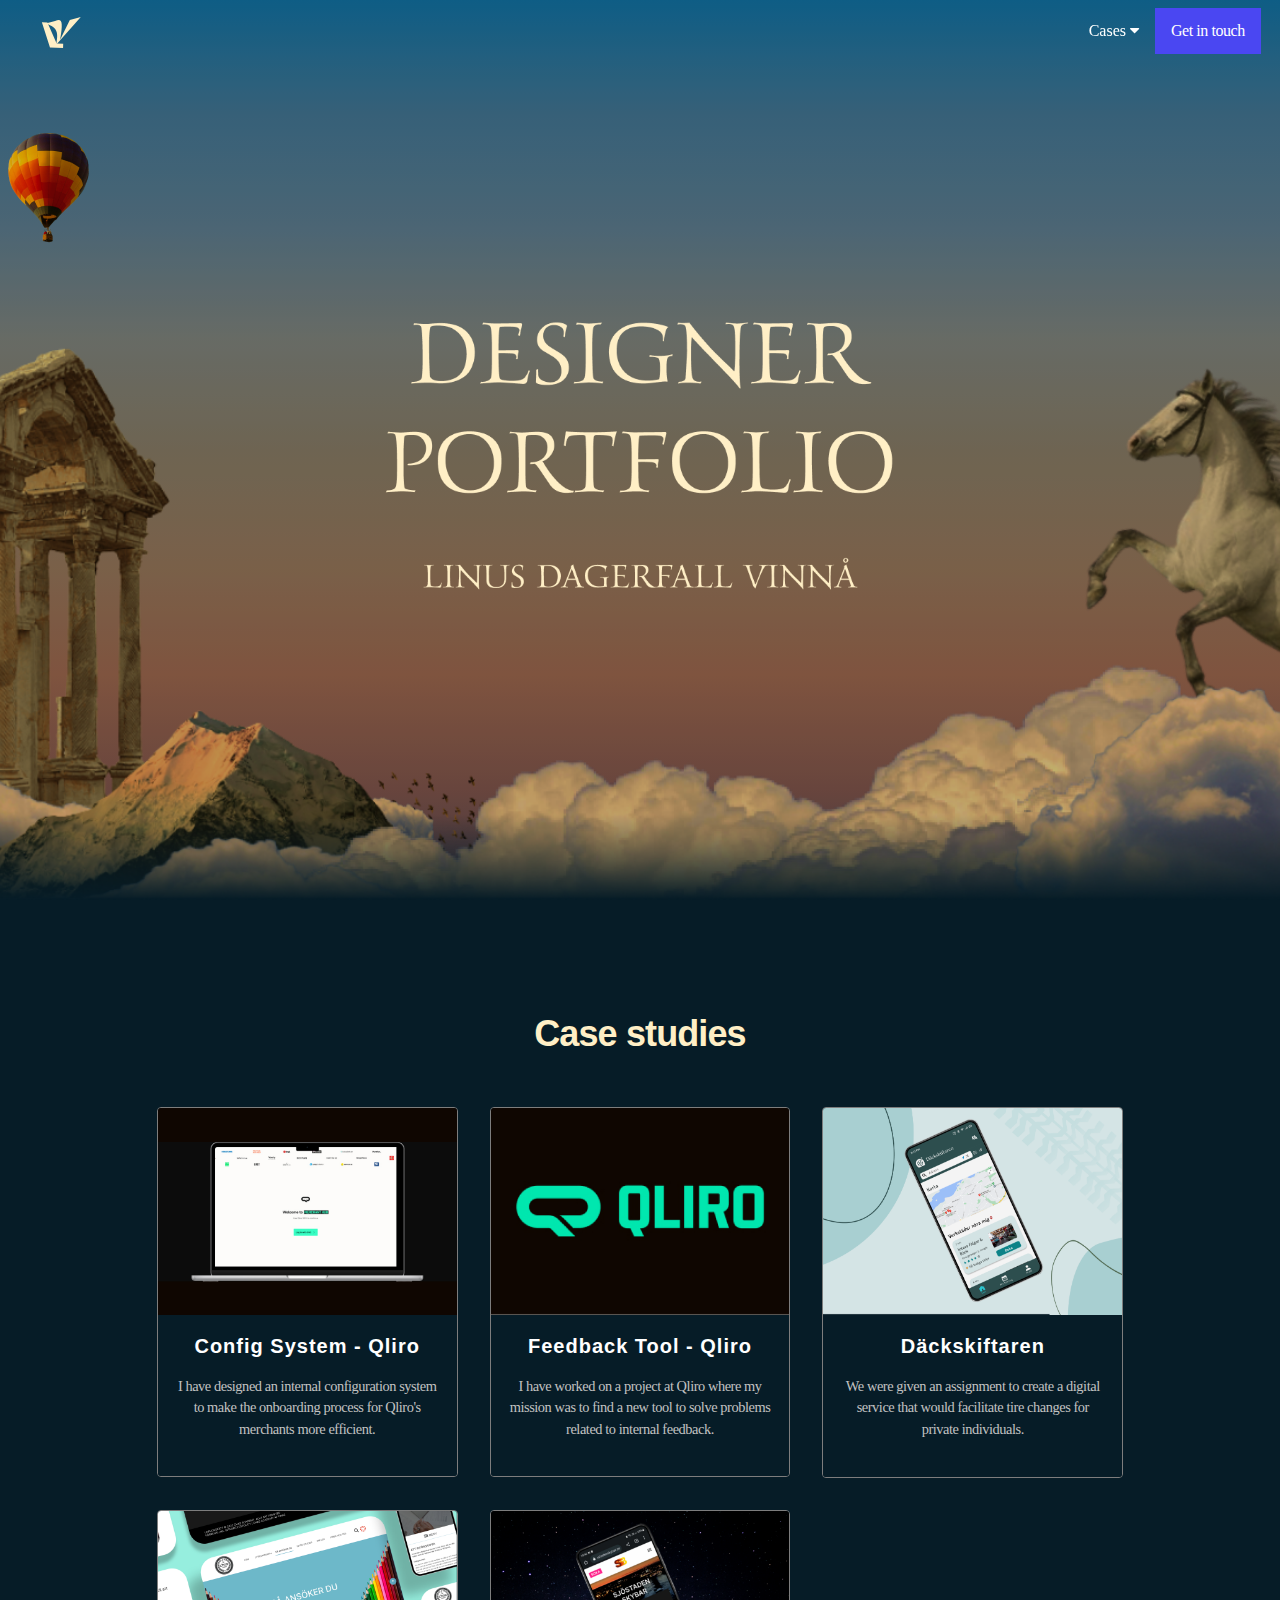
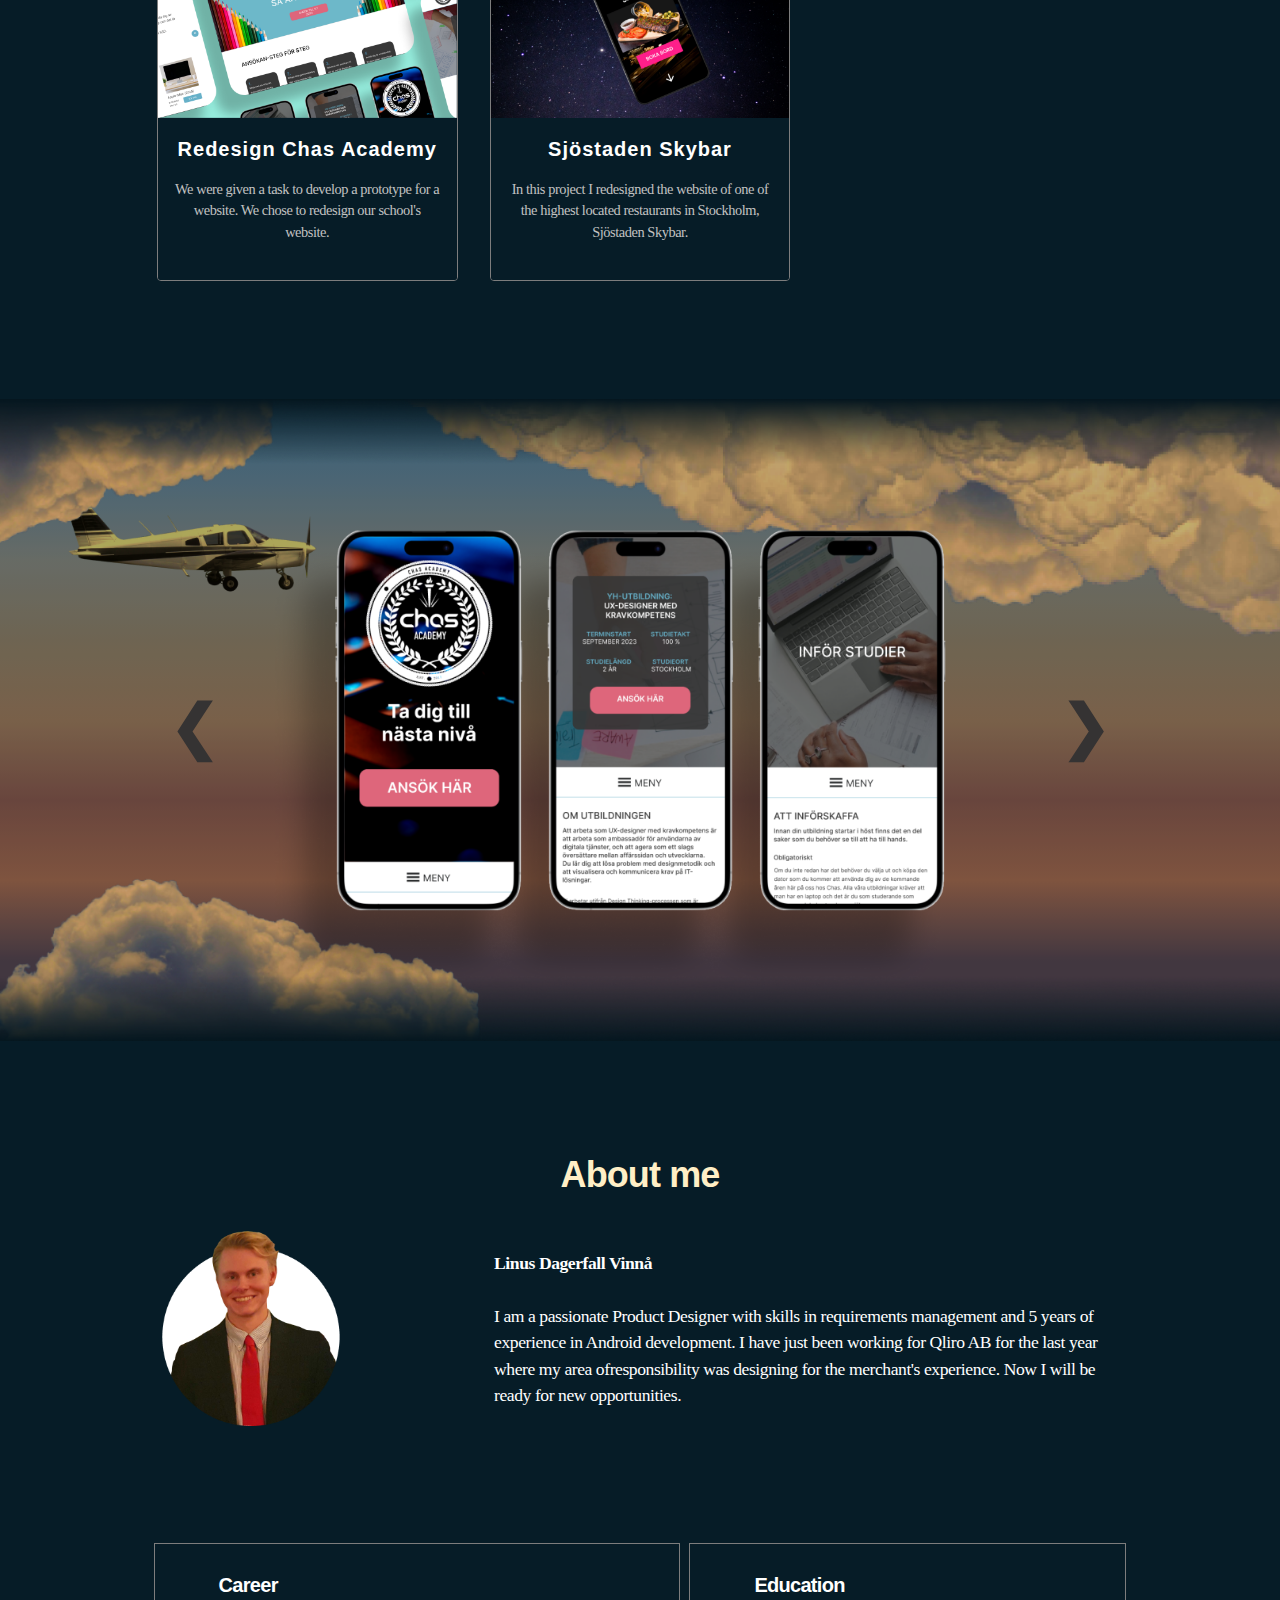
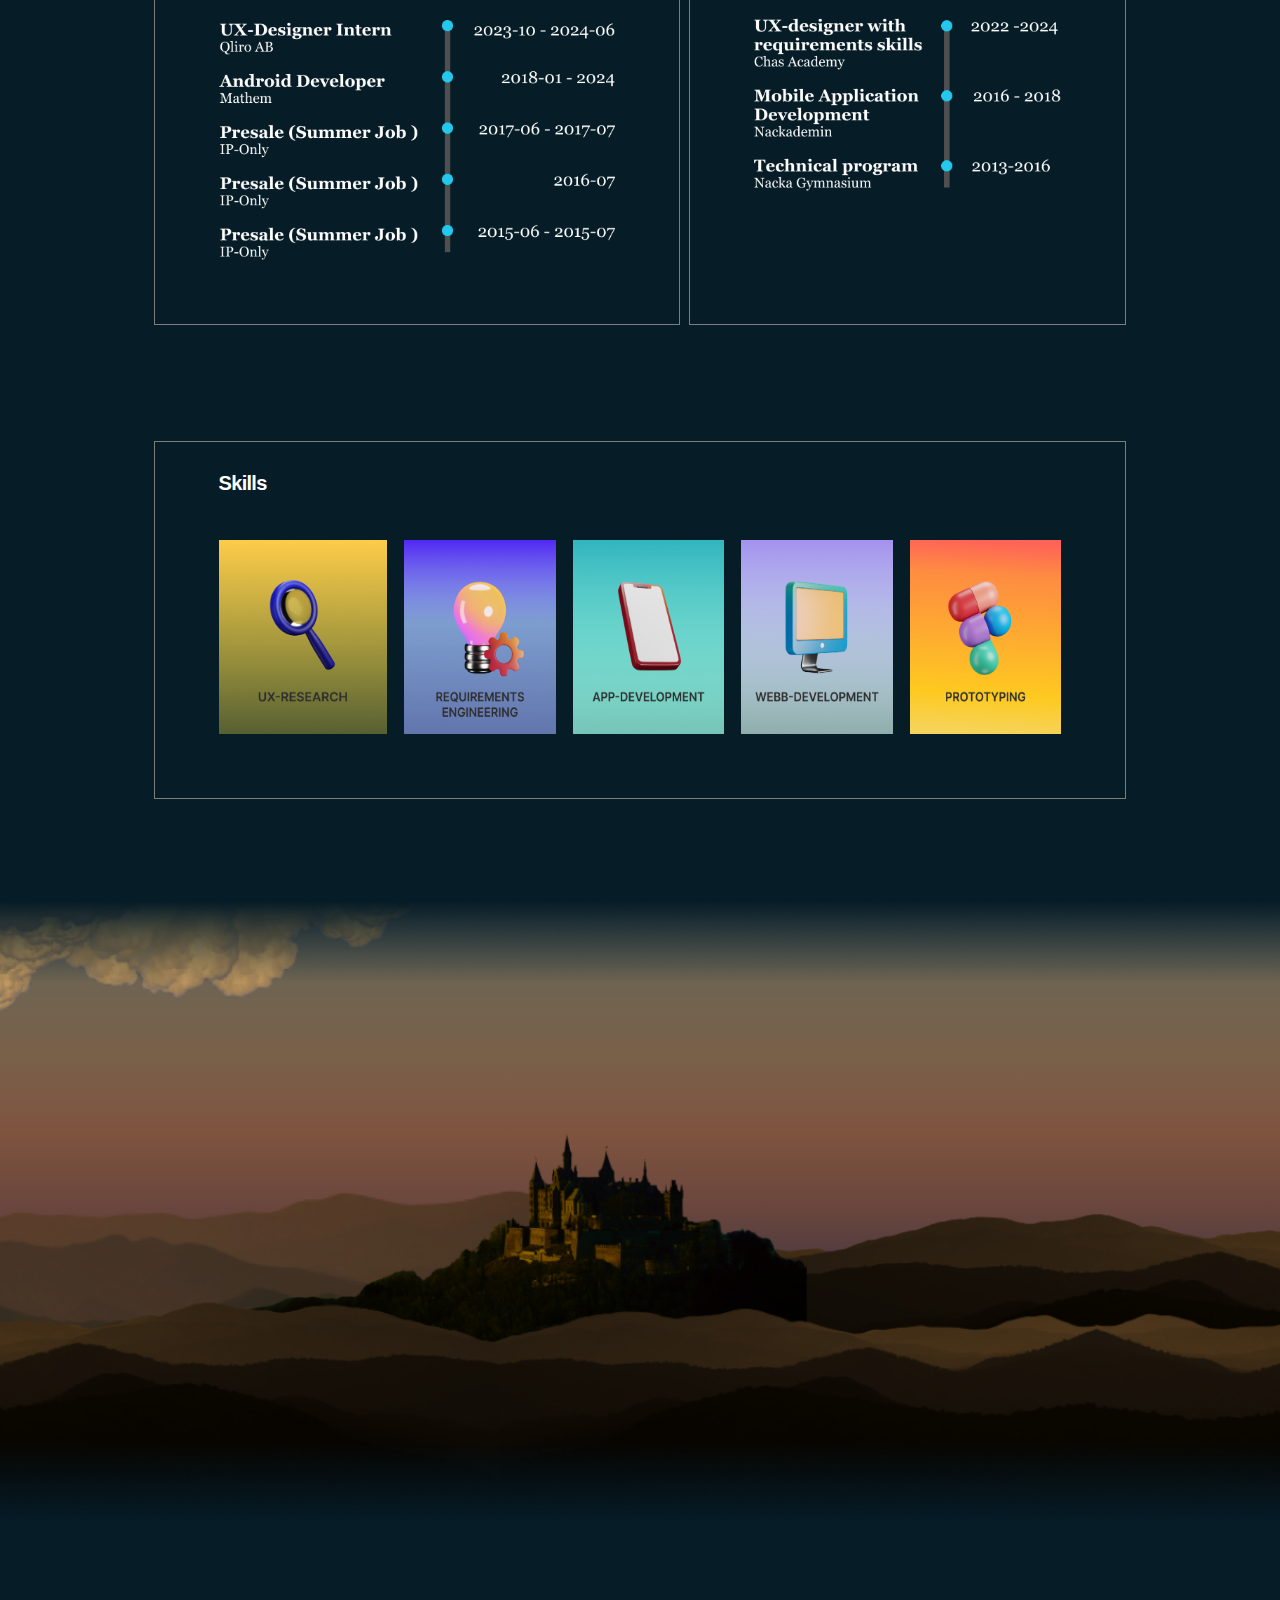
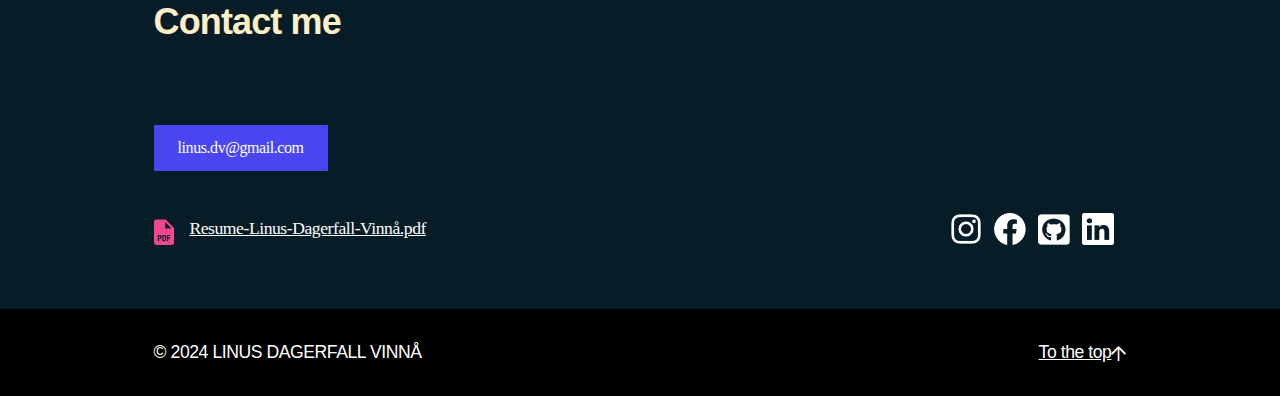
==== commit 7eae1d99: "copy update" ====
--- a/index.html
+++ b/index.html
@@ -171,10 +171,10 @@
             <img id="header_image" src="images/smallprofilepic.png" alt="Bild på mig" />
             <div class="left_content_div" style="color: #ffffff;">
                 <!-- Vänstra delen av innehållet för sektionen DEFINE -->
-                <p><b>Linus Dagerfall Vinnå</b><br><br>I am a Product Designer with skills in requirements managment
-                    that right
-                    now works for Qliro. I have also more than 5 years of experience in the food industry as an
-                    Android-developer at Mathem.
+                <p><b>Linus Dagerfall Vinnå</b><br><br>I am a passionate Product Designer with skills in requirements management and 5 years of experience
+                    in Android development. I have just been working for Qliro AB for the last year where my area of
+                    ​​responsibility was designing for the merchant's experience. Now I will be ready for new
+                    opportunities.
                 </p>
             </div>
         </div>
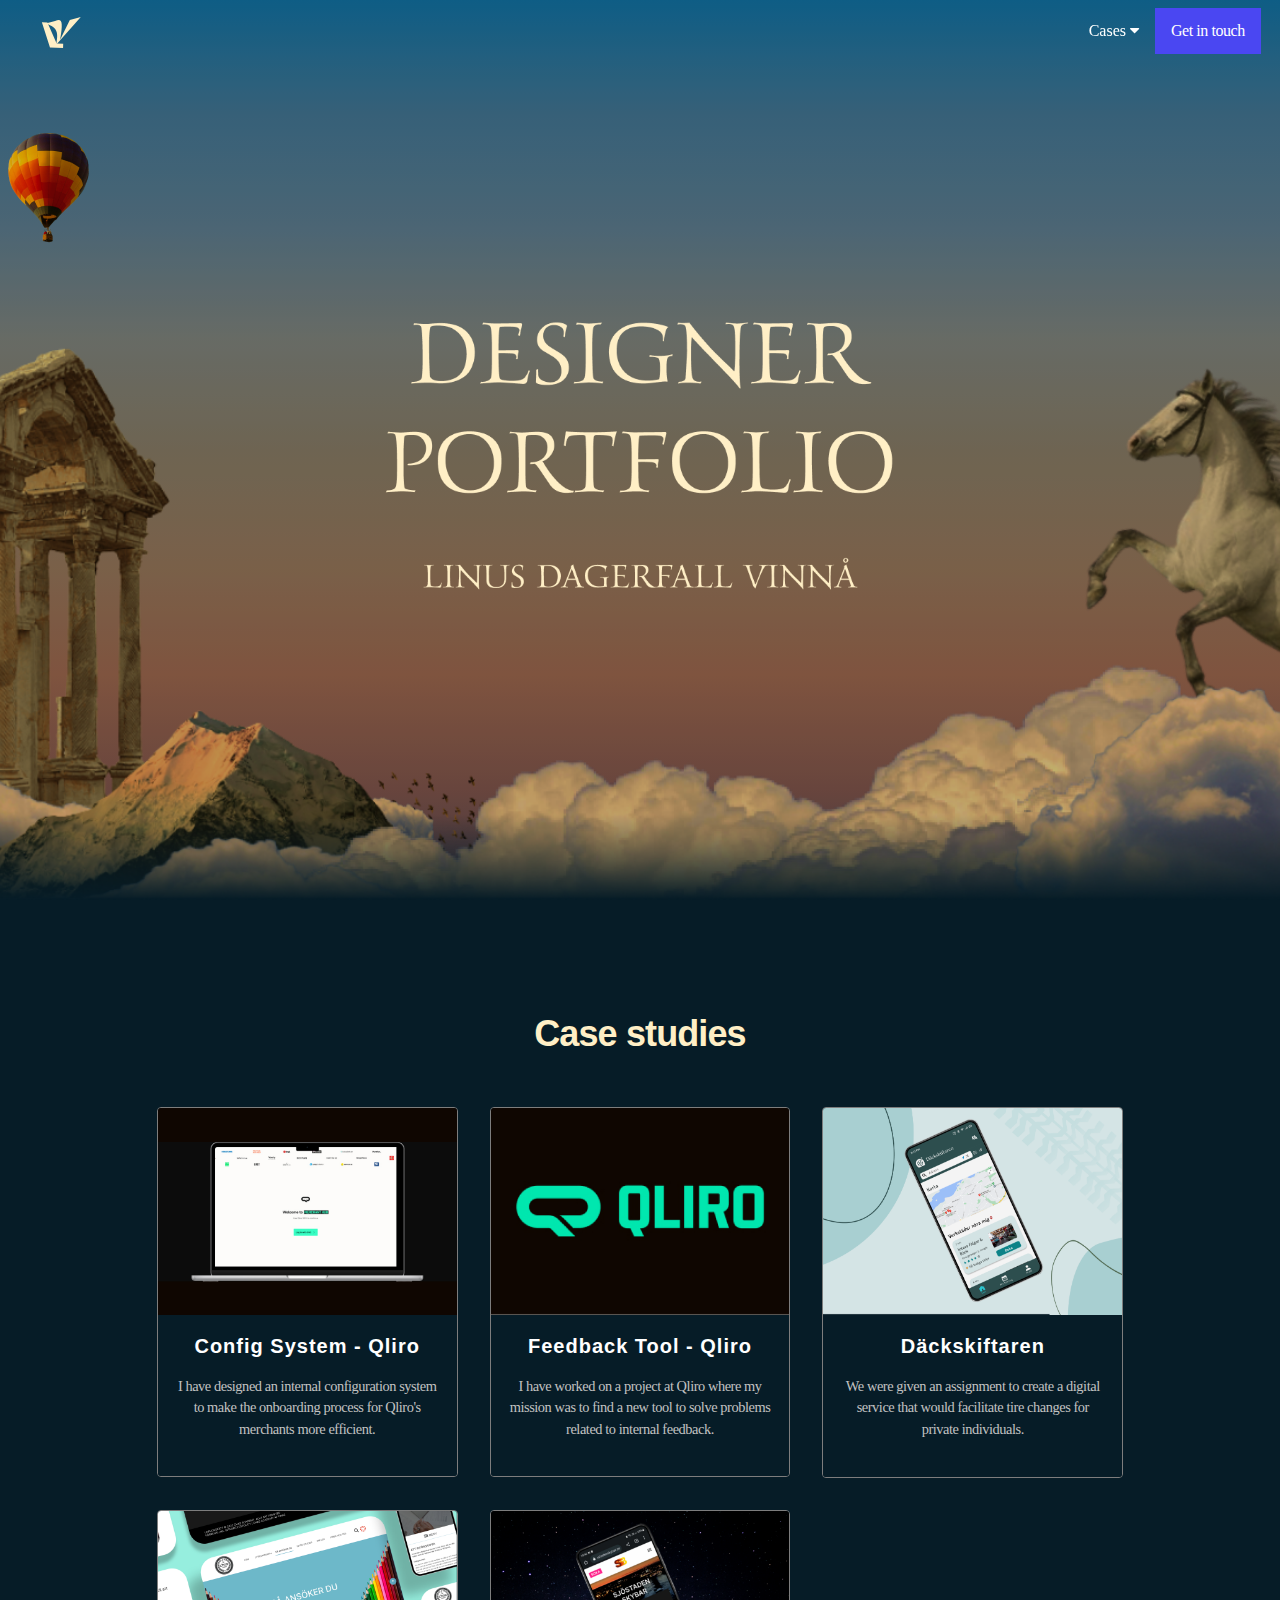
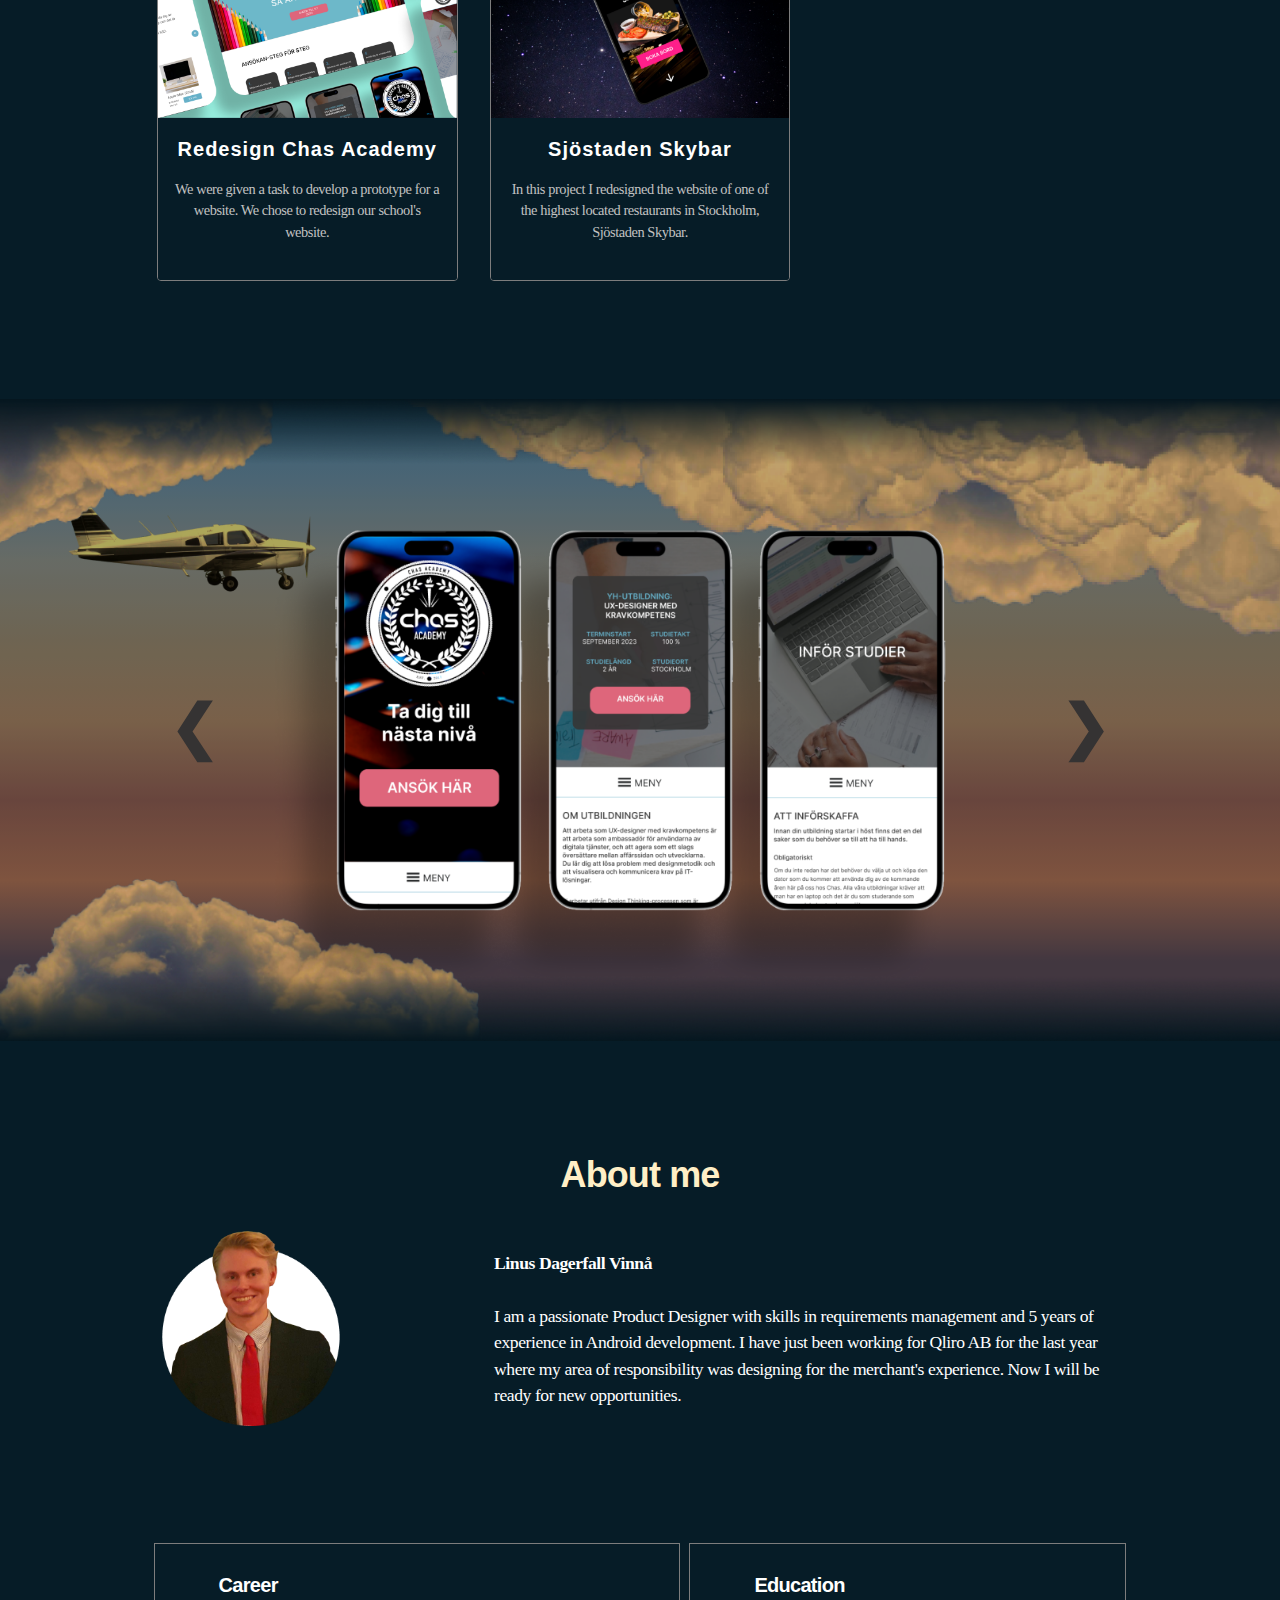
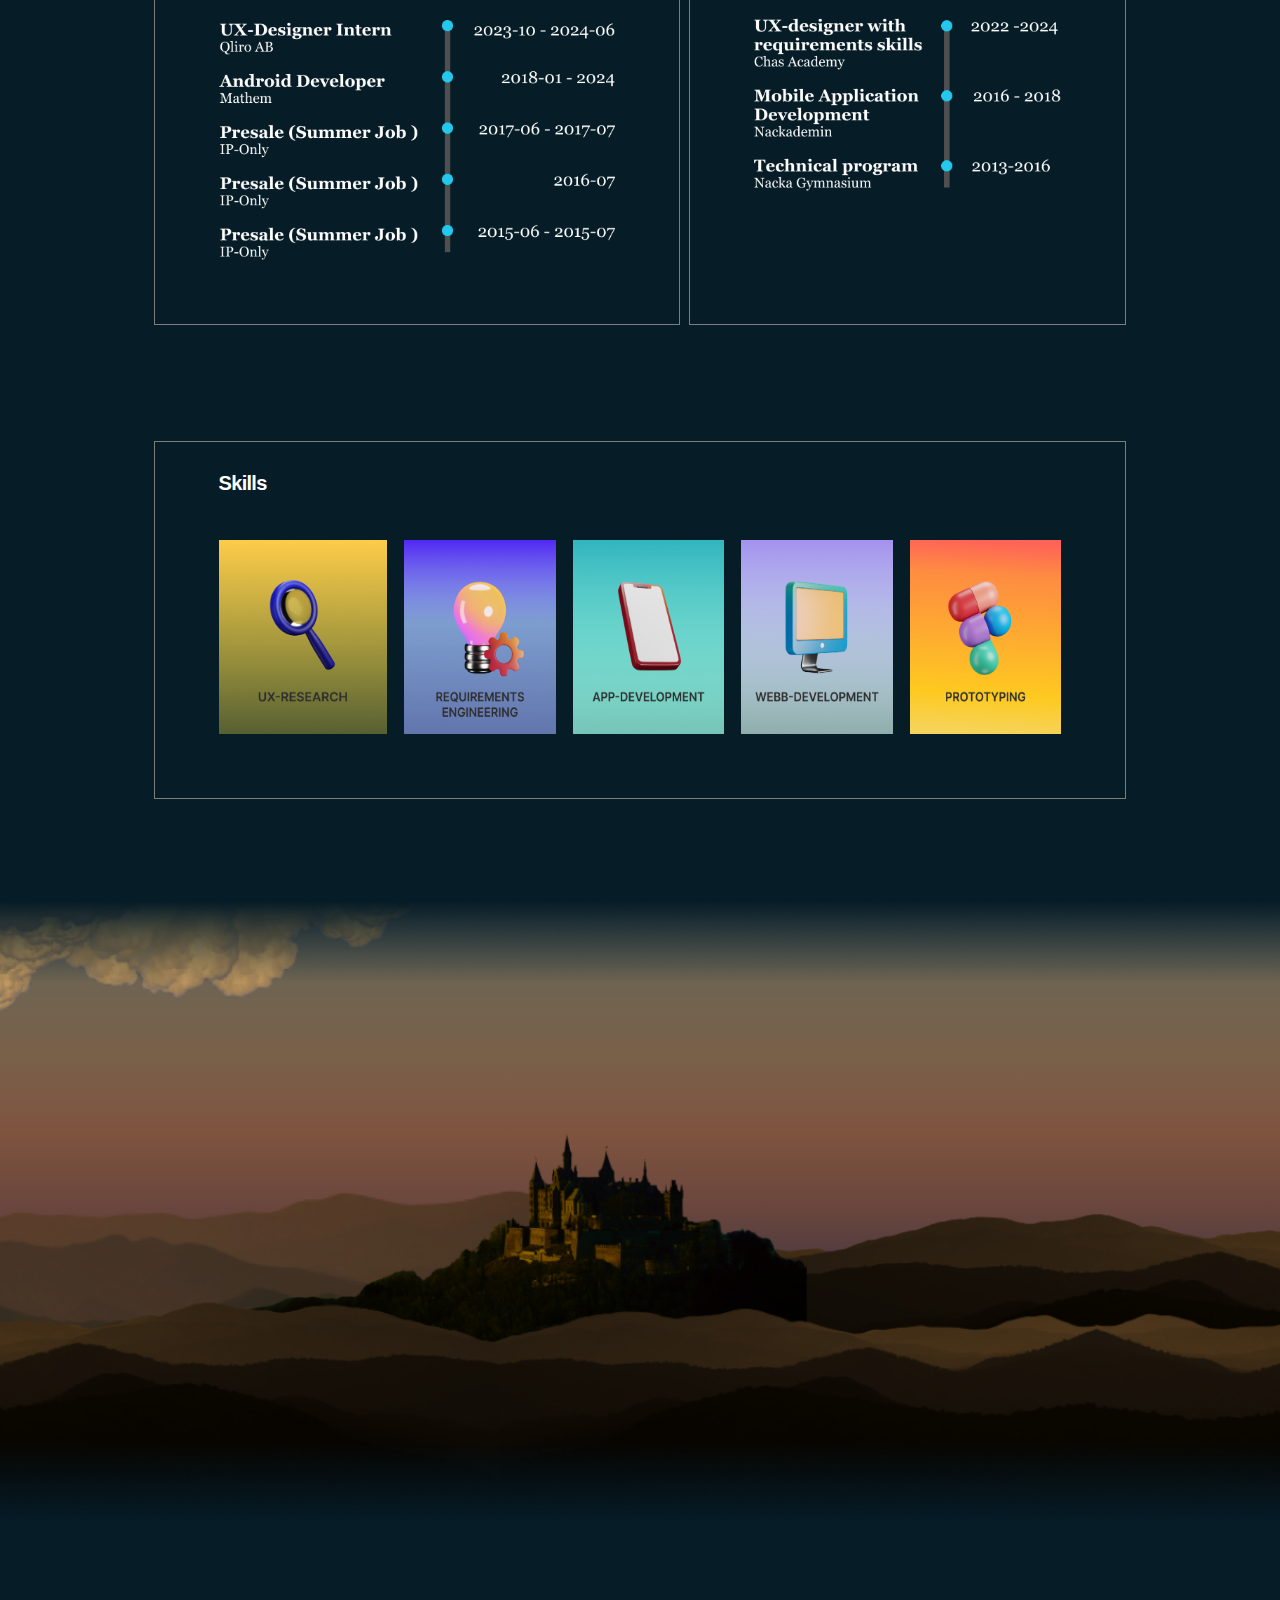
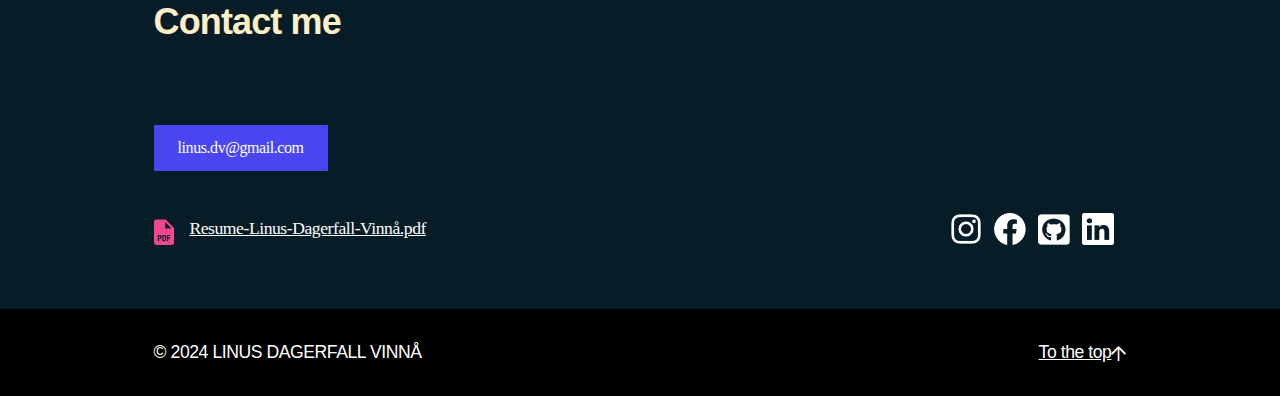
==== commit a6be3fa2: "new changes" ====
--- a/index.html
+++ b/index.html
@@ -43,6 +43,12 @@
             <div id="myLinks">
                 <a href="#1">Home</a>
                 <a href="work.html">Cases</a>
+                <a href="work.html#2" style="padding-left: 10%;">Config System - Qliro</a>
+                <a href="work.html#3" style="padding-left: 10%;">Feedback tool - Qliro</a>
+                <a href="work.html#4" style="padding-left: 10%;">Däckskiftaren</a>
+                <a href="work.html#5" style="padding-left: 10%;">Chas Academy</a>
+                <a href="work.html#6" style="padding-left: 10%;">Sjöstaden Skybar</a>
+                <a href="#2">Contact me</a>
             </div>
         </div>
     </div>
@@ -171,10 +177,10 @@
             <img id="header_image" src="images/smallprofilepic.png" alt="Bild på mig" />
             <div class="left_content_div" style="color: #ffffff;">
                 <!-- Vänstra delen av innehållet för sektionen DEFINE -->
-                <p><b>Linus Dagerfall Vinnå</b><br><br>I am a passionate Product Designer with skills in requirements management and 5 years of experience
-                    in Android development. I have just been working for Qliro AB for the last year where my area of
-                    ​​responsibility was designing for the merchant's experience. Now I will be ready for new
-                    opportunities.
+                <p><b>Linus Dagerfall Vinnå</b><br><br>I am a passionate Product Designer with skills in requirements
+                    management and 5 years of experience in Android development. I have just been working for Qliro AB
+                    for the last year where my area of responsibility was designing for the merchant's experience. Now I
+                    will be ready for new opportunities.
                 </p>
             </div>
         </div>
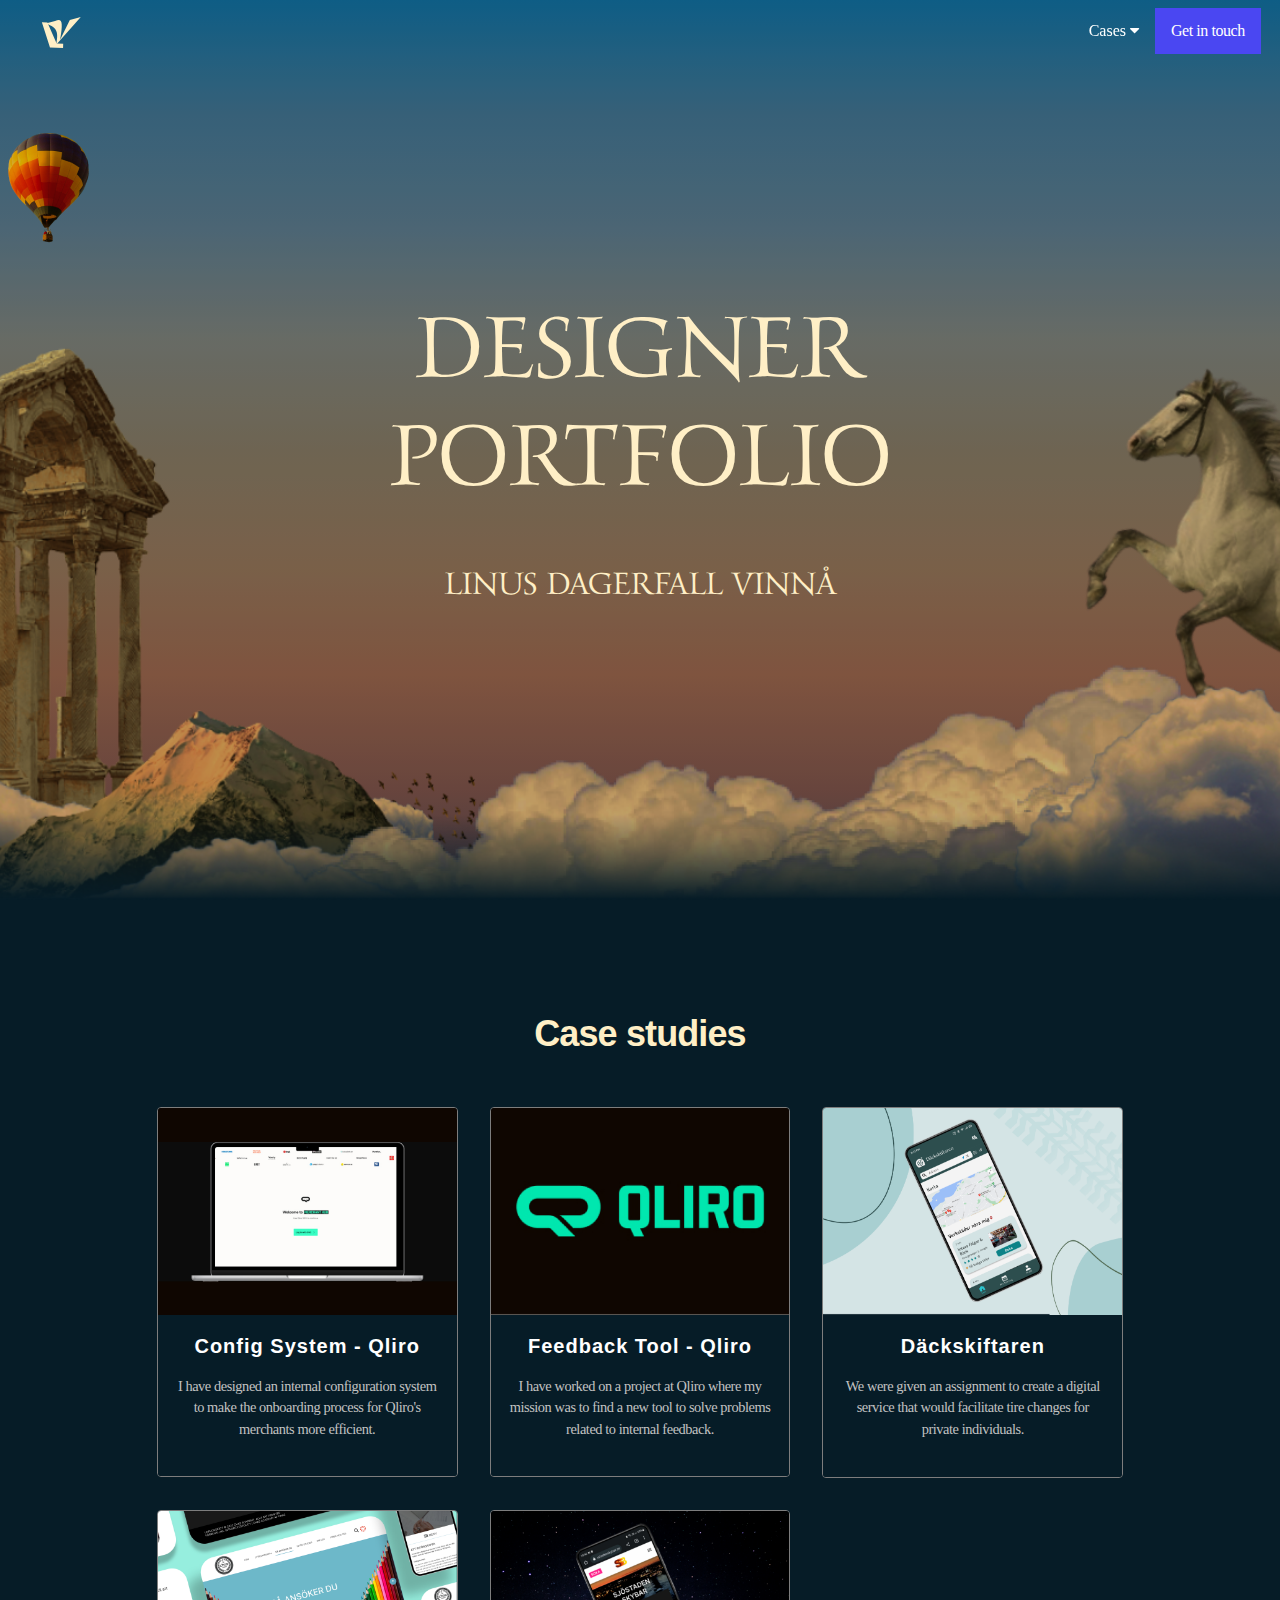
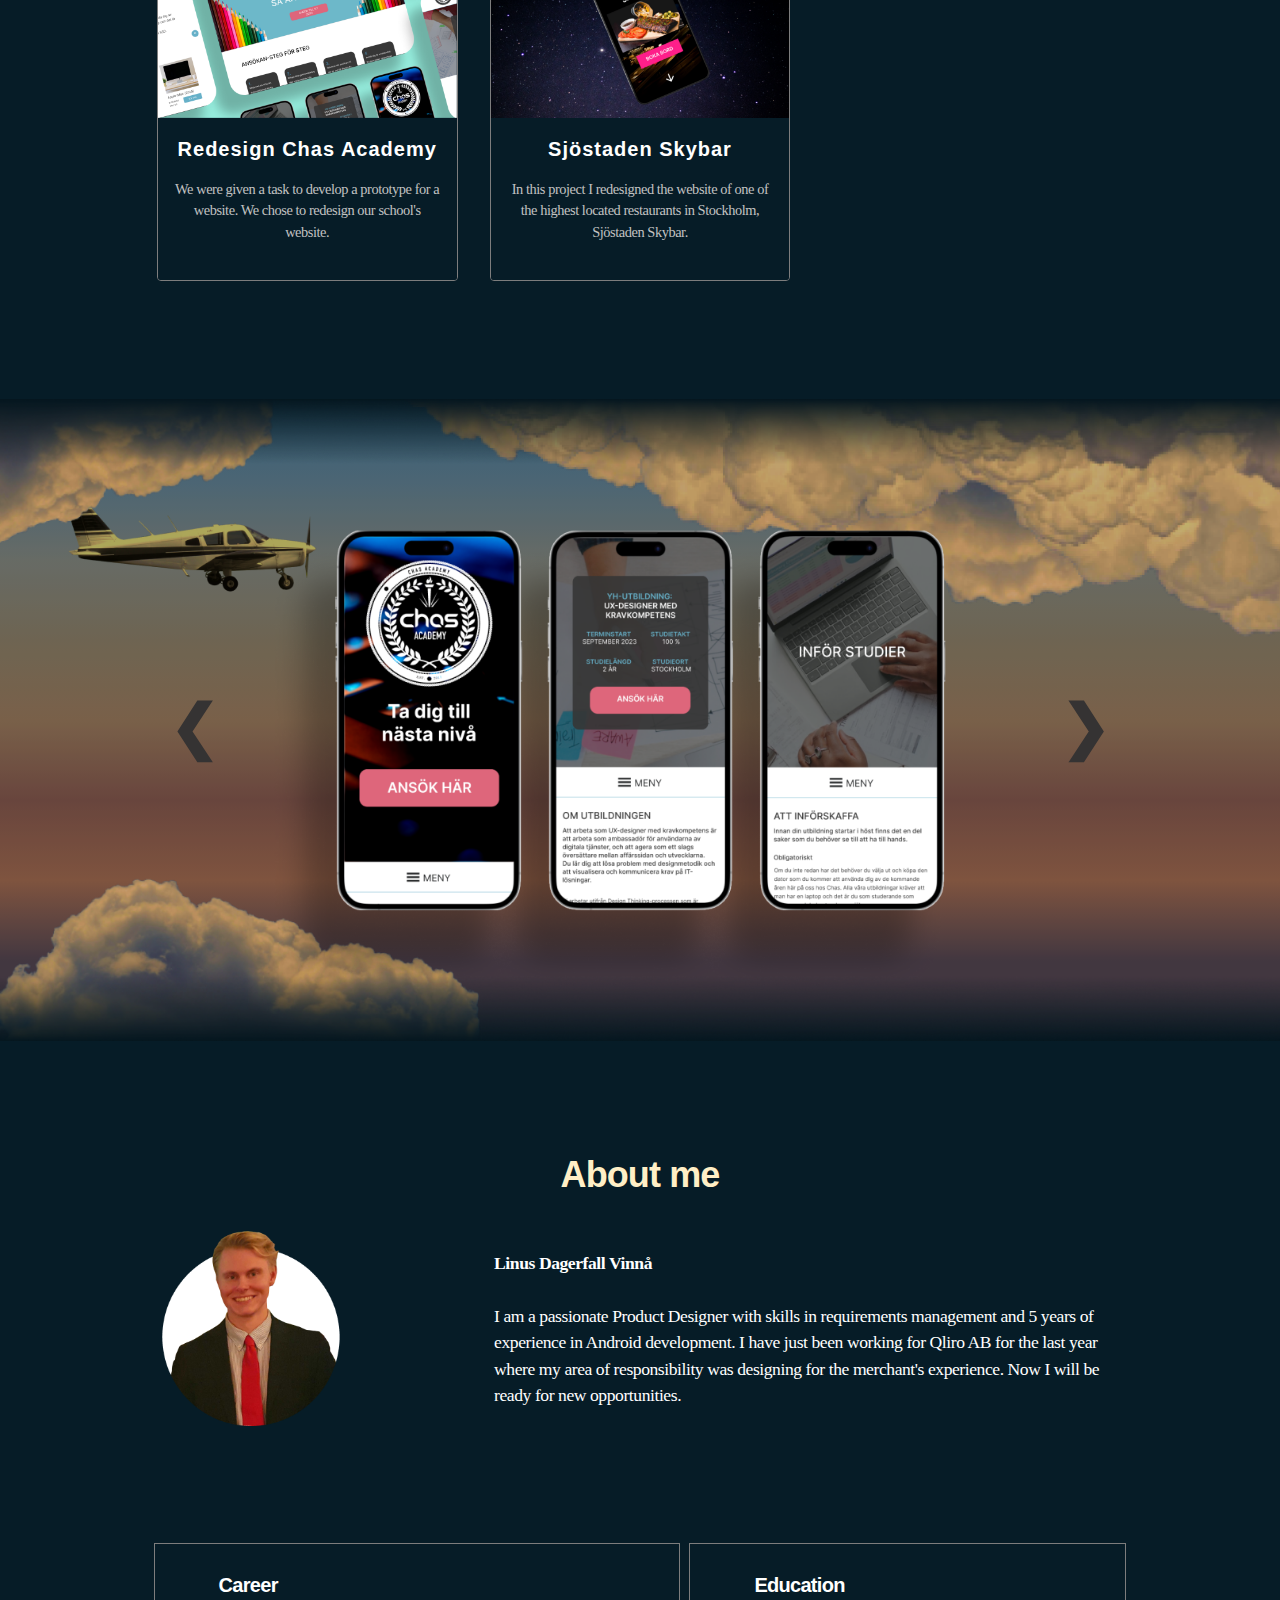
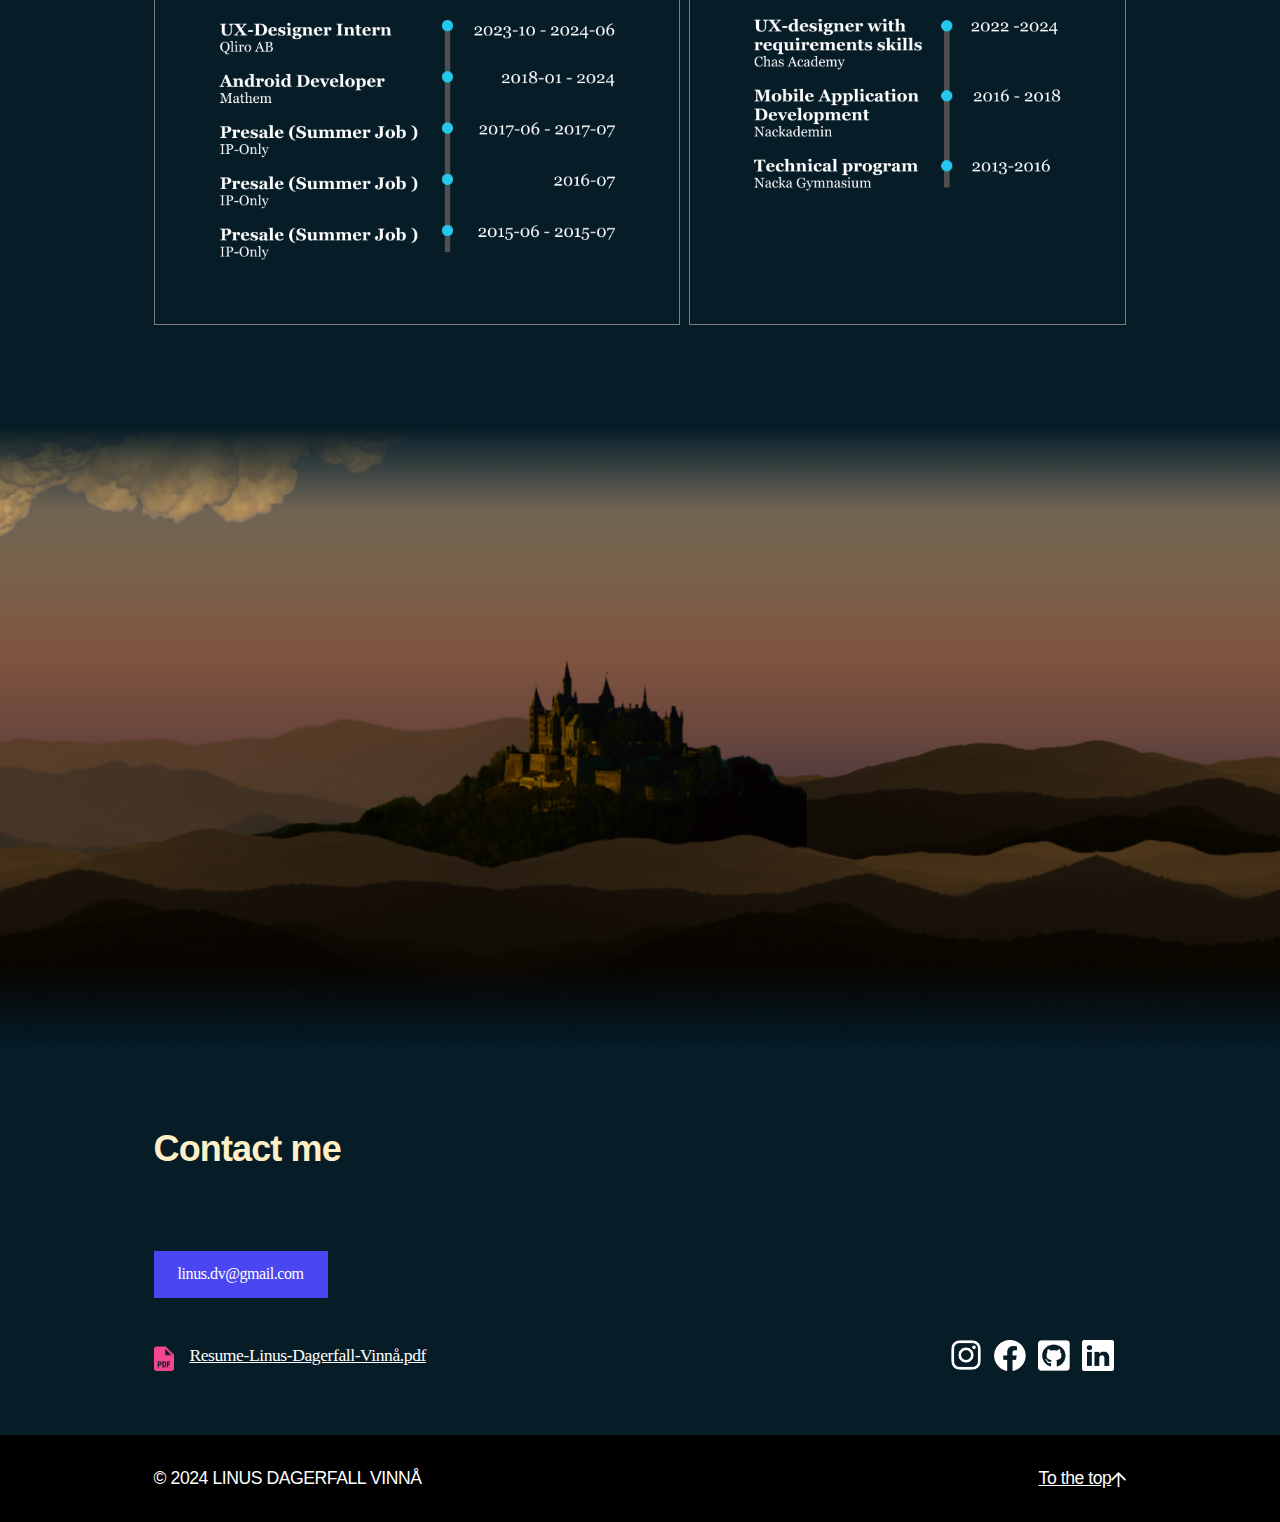
==== commit d8224e59: "New push" ====
--- a/index.html
+++ b/index.html
@@ -8,6 +8,7 @@
     <link rel="stylesheet" type="text/css" href="reset.css" />
     <link rel="stylesheet" type="text/css" href="styles3.css" />
     <link rel="stylesheet" type="text/css" />
+    <link href='https://fonts.googleapis.com/css?family=Gideon Roman' rel='stylesheet'>
     <link href='https://fonts.googleapis.com/css?family=Inter' rel='stylesheet'>
     <link rel="stylesheet" href="https://cdnjs.cloudflare.com/ajax/libs/font-awesome/4.7.0/css/font-awesome.min.css">
     <script src="https://ajax.googleapis.com/ajax/libs/jquery/1.12.4/jquery.min.js"></script>
@@ -15,6 +16,54 @@
     <script src="script.js"></script>
     <meta http-equiv="Content-Security-Policy" content="upgrade-insecure-requests">
     <meta charset="utf-8">
+    <style>
+        h5 {
+            font-family: 'Gideon Roman';
+            line-height: 120%;
+            font-size: 32px;
+            font-style: normal;
+            font-weight: 20;
+            line-height: 120%;
+            margin-bottom: 0%;
+            /* 60px */
+            letter-spacing: -0.88px;
+            text-align: center;
+            color: #FFEFC6;
+        }
+
+        h1 {
+            color: #FFEFC6;
+            font-family: 'Gideon Roman';
+            font-size: 90px;
+            margin-bottom: 0%;
+            margin-top: 0%;
+            font-style: normal;
+            line-height: 120%;
+            /* 60px */
+            letter-spacing: -0.88px;
+            text-align: center;
+        }
+
+        @media screen and (max-width:968px) {
+            h5 {
+                font-size: 24px;
+            }
+
+            h1 {
+                font-size: 64px;
+            }
+        }
+
+        @media screen and (max-width:700px) {
+            h5 {
+                font-size: 16px;
+            }
+
+            h1 {
+                font-size: 46px;
+            }
+        }
+    </style>
 </head>
 <span id="1"></span>
 
@@ -58,7 +107,11 @@
         <img id="header_image" src="images/forground.png" alt="Bild på mig" />-->
 
         <div id="frame">
-            <img id="myImg" src="images/test_title.png">
+            <!--<img id="myImg" src="images/test_title.png">-->
+            <div id="myImg">
+                <h1>DESIGNER PORTFOLIO</h1>
+                <h5>LINUS DAGERFALL VINNÅ</h5>
+            </div>
             <div class="slide-right">
                 <div class="inner">
                     <img src="images/airbaloon.png" alt="Spinning arrow">
@@ -170,7 +223,7 @@
         <a class="next" onclick="plusSlides(1, 0)">&#10095;</a>
     </div>
 
-    <div class="main2" style="background-color: #061C27; padding-top:6%; padding-bottom:0%;">
+    <div class="main2" style="background-color: #061C27; padding-top:6%; padding-bottom:8%;">
         <h2>About me</h2>
 
         <div class="card_container123" style="padding-top:0%; padding-bottom:10%;">
@@ -195,10 +248,9 @@
                 <img src="images/education3.png" alt="Avatar" style="width:100%; padding-top: 5%;">
             </div>
         </div>
-
-    </div>
-
-    <div class="main2" style="background-color: #061C27; padding-top:6%; padding-bottom:8%;">
+    </div>
+
+    <!--<div class="main2" style="background-color: #061C27; padding-top:6%; padding-bottom:8%;">
         <div class="card_container123" style="margin-top:4%;">
 
             <div class="card" style="background-color: #34252500; padding-top:0px; margin-right: 0%;">
@@ -212,7 +264,7 @@
                     <img class="sectionimage3" alt="Ikon för Webb development." src="images/webb.png" />
                     <img class="sectionimage3" alt="Ikon för Prototyping." src="images/prototyping.png" />
                 </div>
-                <div class="horizontal_image_div5"> <!-- Ikoner för färdigheter  -->
+                <div class="horizontal_image_div5">
                     <img class="sectionimage5" style="padding-top: 0%;" alt="Ikon för Research."
                         src="images/research2.png" />
                     <img class="sectionimage5" alt="Ikon för Requierments." src="images/requirements2.png" />
@@ -222,7 +274,7 @@
                 </div>
             </div>
         </div>
-    </div>
+    </div>-->
 
     <div class="banner3"> <!-- Början av banner -->
         <!--<img id="header_image" src="images/test_title.png" alt="Bild på mig" />
--- a/styles3.css
+++ b/styles3.css
@@ -215,13 +215,14 @@
 #myImg {
     position: absolute;
     left: 0;
-    top: 0;
     right: 0;
+    top:0;
     bottom: 0;
-
-    display: block;
+    display: flex;
+    flex-direction: column;
+    justify-content: center;
     margin: auto;
-    width: 40%;
+    width: 60%;
 }
 
 div.slide-right {
@@ -357,7 +358,7 @@
     font-weight: 400;
     text-align: center;
     font-family: Helvetica;
-    padding-bottom: 4%;
+    padding-bottom: 0%;
 }
 
 .card33:hover {
@@ -491,10 +492,25 @@
     flex: 50%;
 }
 
+.card_container12321 {
+    display: flex;
+    font-size: 16px;
+    flex-direction: row;
+    justify-content: flex-end;
+    flex: 50%;
+}
+
 .left_content_div {
     padding-left: 15%;
     display: flex;
     align-items: flex-end;
+}
+
+.left_content_div2 {
+    padding-left: 1%;
+    display: flex;
+    align-items: flex-start;
+    justify-content: flex-start;
 }
 
 h4 {
@@ -663,13 +679,25 @@
     #myImg {
         position: absolute;
         left: 0;
-        top: 0;
         right: 0;
+        top:0;
         bottom: 0;
-
-        display: block;
+        display: flex;
+        flex-direction: column;
+        justify-content: center;
         margin: auto;
         width: 60%;
+    }
+
+    #frame {
+        position: relative;
+    
+        width: 100%;
+        height: 100vh;
+    
+        background-image: url(images/small_version_bg2.png);
+        background-position: center;
+        background-size: cover;
     }
 
     .case_study_section_title321 {
@@ -788,7 +816,7 @@
 
     .banner {
         flex-direction: column;
-        padding-top: 12%;
+        padding-top: 0%;
         padding-left: 0%;
         padding-right: 0%;
     }
@@ -828,8 +856,19 @@
 @media screen and (max-width:708px) {
     .banner {
         flex-direction: column;
-        padding-top: 12%;
+        padding-top: 0%;
         padding-left: 0%;
         padding-right: 0%;
     }
-}
+
+    #frame {
+        position: relative;
+    
+        width: 100%;
+        height: 100vh;
+    
+        background-image: url(images/small_version_bg.png);
+        background-position: center;
+        background-size: cover;
+    }
+}
